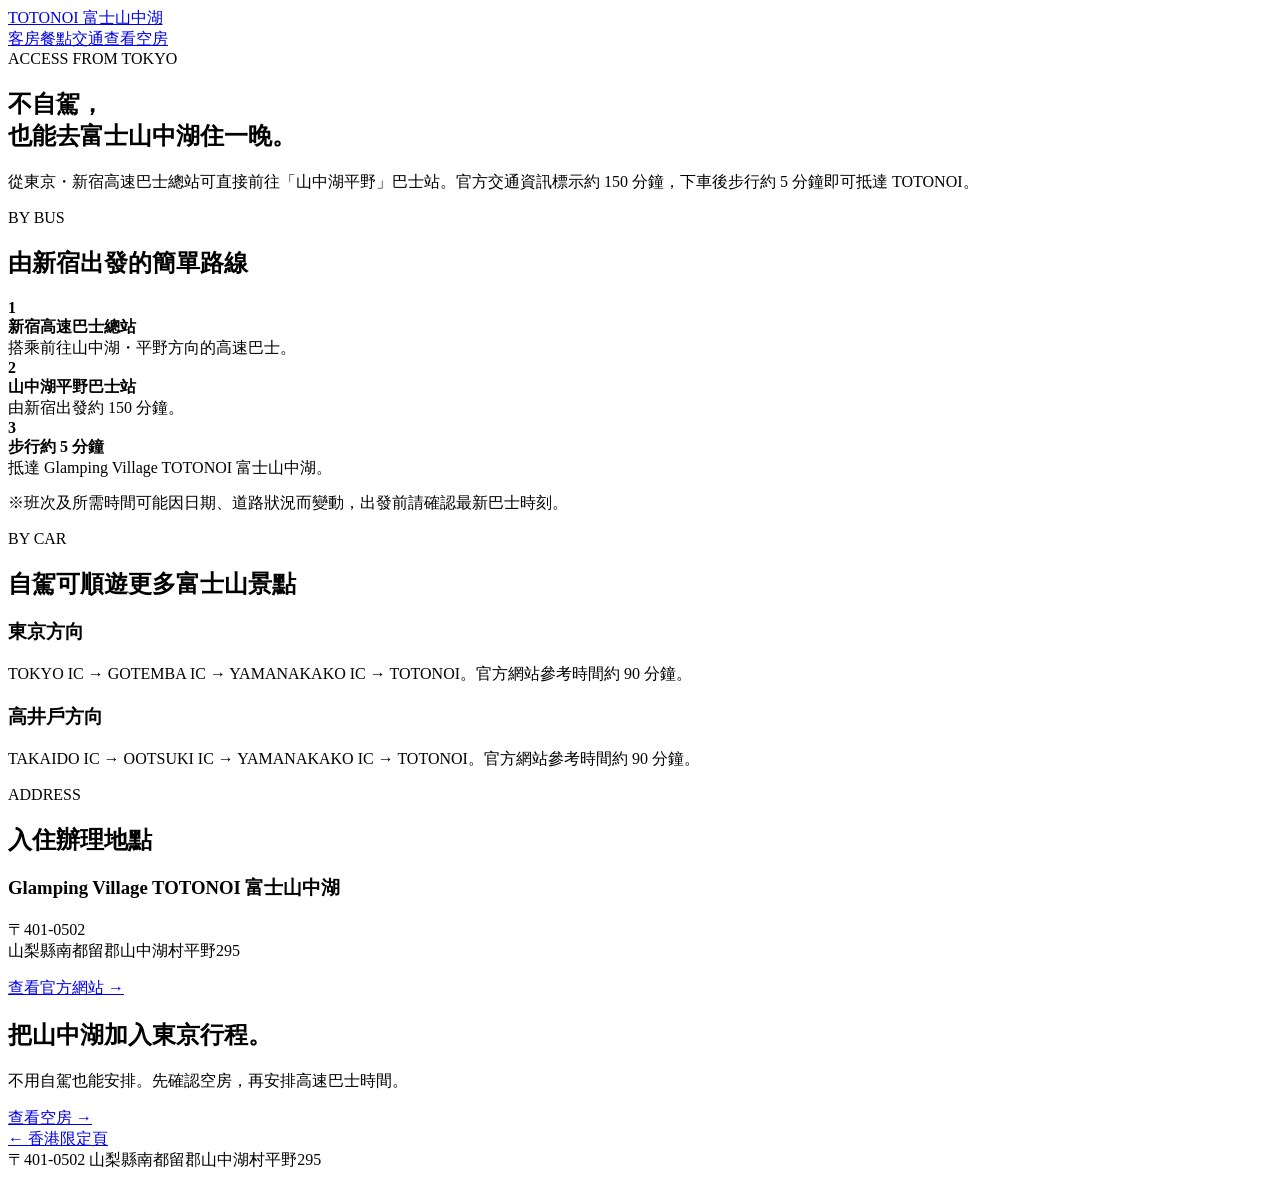
==== access.html @ 6d5addc6 "Add files via upload" ====
<!doctype html><html lang="zh-HK"><head><meta charset="utf-8"><meta name="viewport" content="width=device-width,initial-scale=1"><title>交通｜TOTONOI 富士山中湖</title><meta name="description" content="由新宿高速巴士總站前往山中湖平野約150分鐘，下車後步行約5分鐘即可抵達 TOTONOI。"><link rel="stylesheet" href="assets/detail.css"></head><body>
<header class="top"><div class="container topin"><a class="brand" href="index.html">TOTONOI 富士山中湖</a><nav class="nav"><a href="rooms.html">客房</a><a href="meal.html">餐點</a><a href="access.html">交通</a><a class="book" href="https://reserve.489ban.net/client/g-totonoi/2/plan">查看空房</a></nav></div></header>
<main><section class="hero"><div class="container"><div class="eyebrow">ACCESS FROM TOKYO</div><h1>不自駕，<br>也能去富士山中湖住一晚。</h1><p class="lead">從東京・新宿高速巴士總站可直接前往「山中湖平野」巴士站。官方交通資訊標示約 150 分鐘，下車後步行約 5 分鐘即可抵達 TOTONOI。</p><div class="visual" style="background-image:url('images/fuji-aerial.webp')"></div></div></section>
<section class="section white"><div class="container"><div class="eyebrow">BY BUS</div><h2>由新宿出發的簡單路線</h2><div class="card"><div class="route"><div class="step"><b>1</b><div><strong>新宿高速巴士總站</strong><br>搭乘前往山中湖・平野方向的高速巴士。</div></div><div class="step"><b>2</b><div><strong>山中湖平野巴士站</strong><br>由新宿出發約 150 分鐘。</div></div><div class="step"><b>3</b><div><strong>步行約 5 分鐘</strong><br>抵達 Glamping Village TOTONOI 富士山中湖。</div></div></div></div><p class="note" style="margin-top:14px">※班次及所需時間可能因日期、道路狀況而變動，出發前請確認最新巴士時刻。</p></div></section>
<section class="section"><div class="container"><div class="eyebrow">BY CAR</div><h2>自駕可順遊更多富士山景點</h2><div class="grid"><article class="card"><h3>東京方向</h3><p>TOKYO IC → GOTEMBA IC → YAMANAKAKO IC → TOTONOI。官方網站參考時間約 90 分鐘。</p></article><article class="card"><h3>高井戶方向</h3><p>TAKAIDO IC → OOTSUKI IC → YAMANAKAKO IC → TOTONOI。官方網站參考時間約 90 分鐘。</p></article></div></div></section>
<section class="section white"><div class="container"><div class="eyebrow">ADDRESS</div><h2>入住辦理地點</h2><div class="card"><h3>Glamping Village TOTONOI 富士山中湖</h3><p>〒401-0502<br>山梨縣南都留郡山中湖村平野295</p><div class="actions"><a class="btn outline" href="https://zh-tw.yamanashi-sauna-glamping.com/" target="_blank" rel="noopener">查看官方網站 →</a></div></div></div></section>
<section class="cta"><div class="container"><h2>把山中湖加入東京行程。</h2><p>不用自駕也能安排。先確認空房，再安排高速巴士時間。</p><a class="btn light" href="https://reserve.489ban.net/client/g-totonoi/2/plan">查看空房 →</a></div></section></main>
<footer class="footer"><div class="container footerin"><div><a href="index.html">← 香港限定頁</a></div><div>〒401-0502 山梨縣南都留郡山中湖村平野295</div></div></footer></body></html>
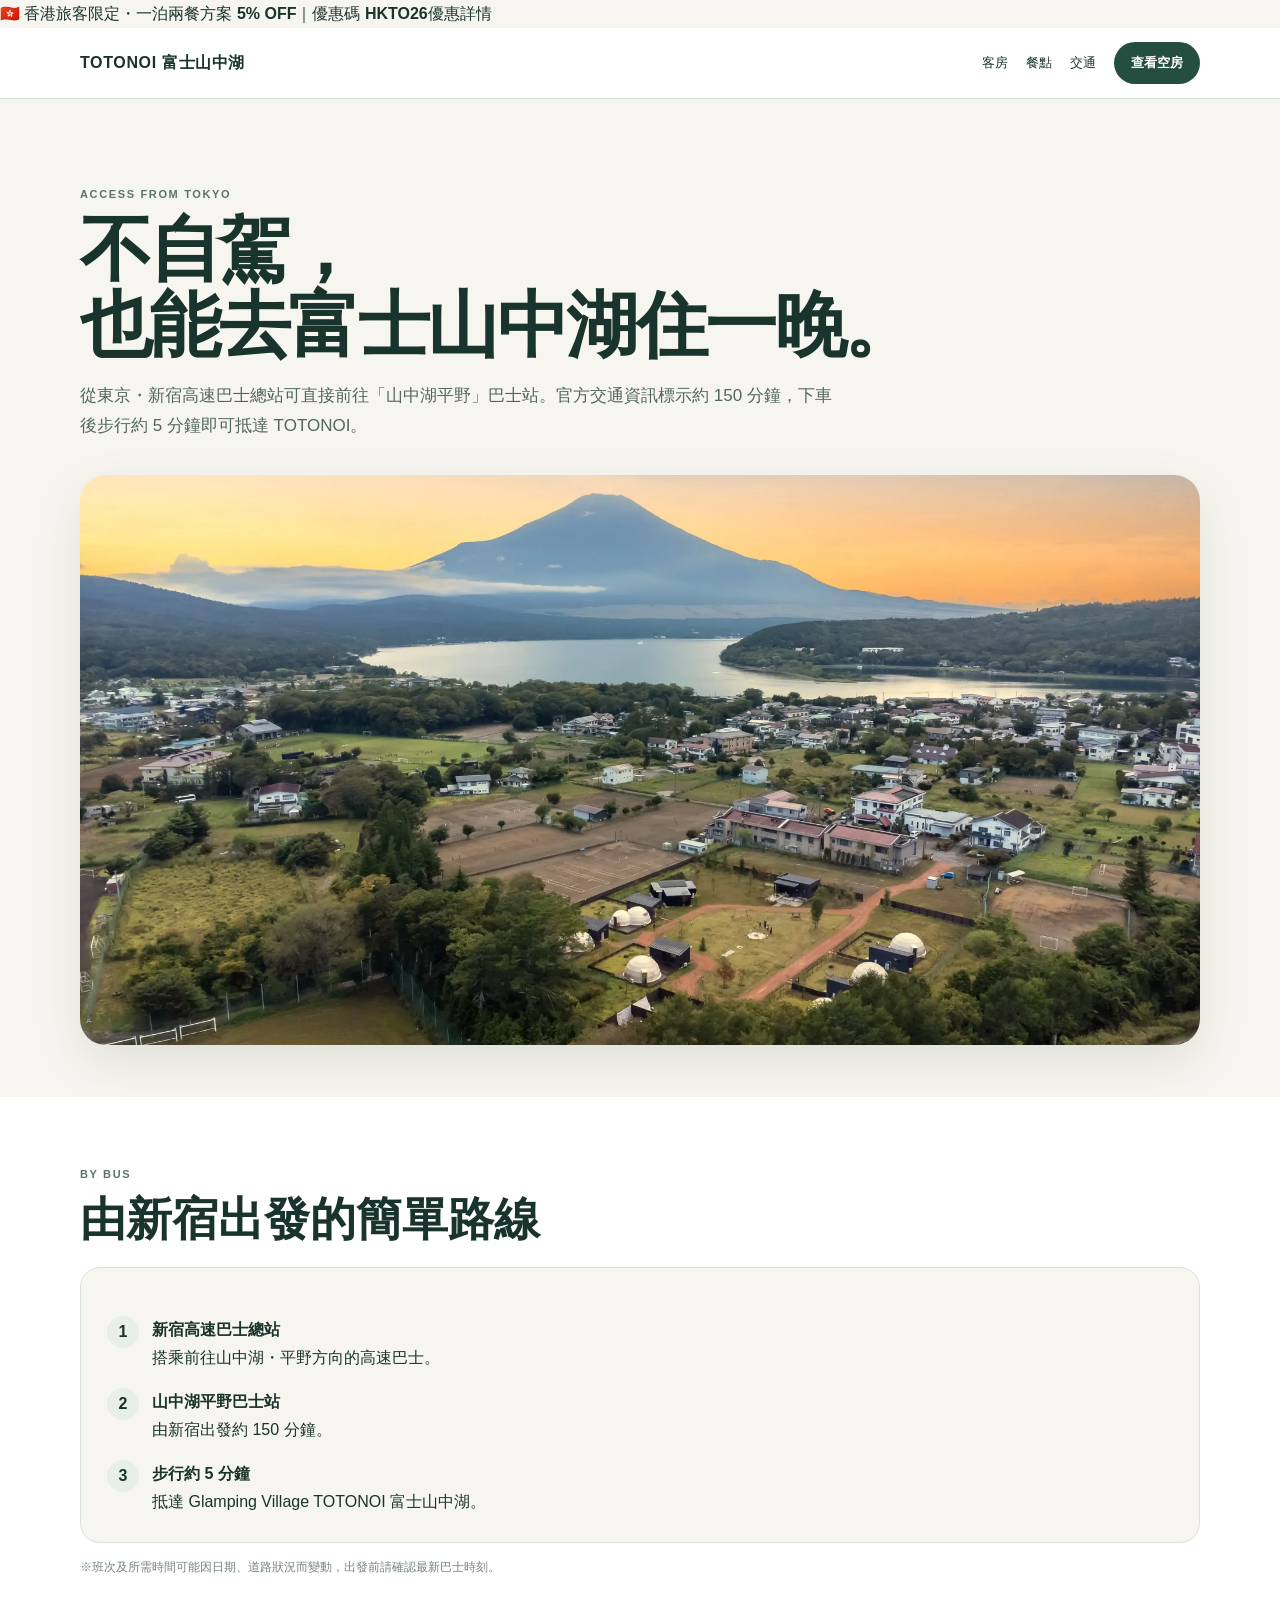
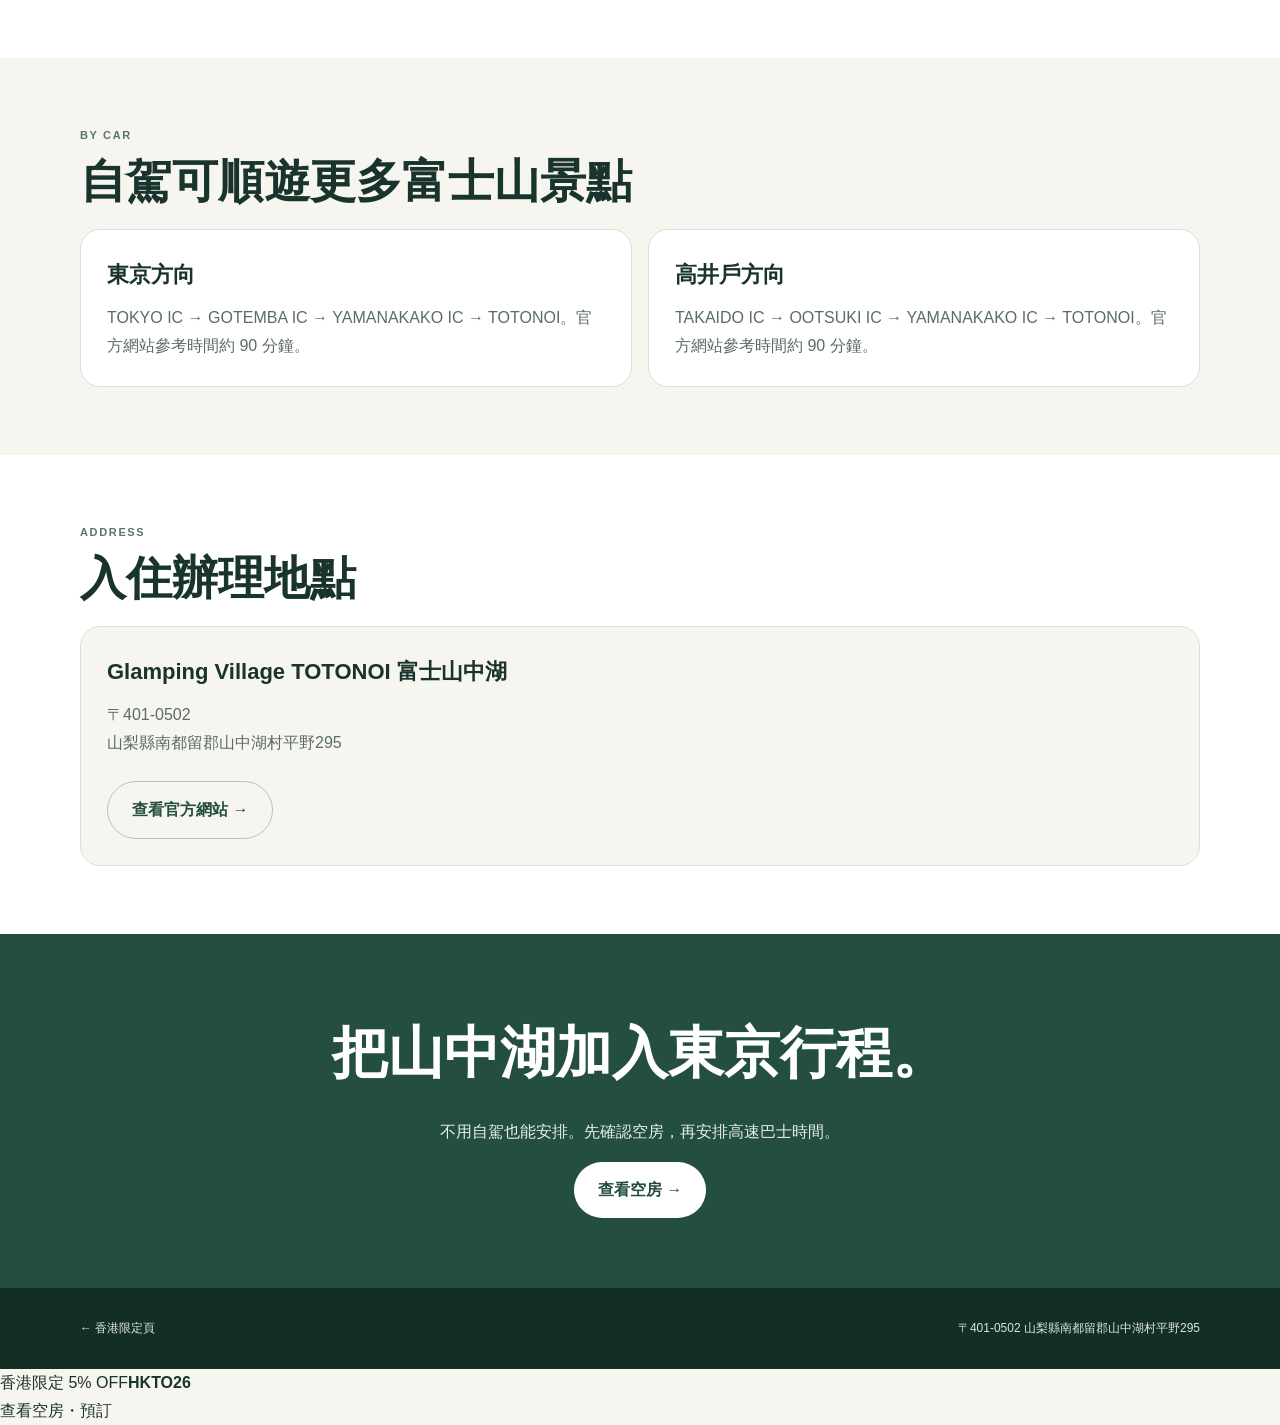
==== commit 3cfbca4d: "Add files via upload" ====
--- a/access.html
+++ b/access.html
@@ -1,8 +1,8 @@
-<!doctype html><html lang="zh-HK"><head><meta charset="utf-8"><meta name="viewport" content="width=device-width,initial-scale=1"><title>交通｜TOTONOI 富士山中湖</title><meta name="description" content="由新宿高速巴士總站前往山中湖平野約150分鐘，下車後步行約5分鐘即可抵達 TOTONOI。"><link rel="stylesheet" href="assets/detail.css"></head><body>
+<!doctype html><html lang="zh-HK"><head><meta charset="utf-8"><meta name="viewport" content="width=device-width,initial-scale=1"><title>交通｜TOTONOI 富士山中湖</title><meta name="description" content="由新宿高速巴士總站前往山中湖平野約150分鐘，下車後步行約5分鐘即可抵達 TOTONOI。"><link rel="stylesheet" href="assets/detail.css"></head><body><div class="promo-bar">🇭🇰 香港旅客限定・一泊兩餐方案 <strong>5% OFF</strong>｜優惠碼 <strong>HKTO26</strong><a href="meal.html#hk-offer">優惠詳情</a></div>
 <header class="top"><div class="container topin"><a class="brand" href="index.html">TOTONOI 富士山中湖</a><nav class="nav"><a href="rooms.html">客房</a><a href="meal.html">餐點</a><a href="access.html">交通</a><a class="book" href="https://reserve.489ban.net/client/g-totonoi/2/plan">查看空房</a></nav></div></header>
 <main><section class="hero"><div class="container"><div class="eyebrow">ACCESS FROM TOKYO</div><h1>不自駕，<br>也能去富士山中湖住一晚。</h1><p class="lead">從東京・新宿高速巴士總站可直接前往「山中湖平野」巴士站。官方交通資訊標示約 150 分鐘，下車後步行約 5 分鐘即可抵達 TOTONOI。</p><div class="visual" style="background-image:url('images/fuji-aerial.webp')"></div></div></section>
 <section class="section white"><div class="container"><div class="eyebrow">BY BUS</div><h2>由新宿出發的簡單路線</h2><div class="card"><div class="route"><div class="step"><b>1</b><div><strong>新宿高速巴士總站</strong><br>搭乘前往山中湖・平野方向的高速巴士。</div></div><div class="step"><b>2</b><div><strong>山中湖平野巴士站</strong><br>由新宿出發約 150 分鐘。</div></div><div class="step"><b>3</b><div><strong>步行約 5 分鐘</strong><br>抵達 Glamping Village TOTONOI 富士山中湖。</div></div></div></div><p class="note" style="margin-top:14px">※班次及所需時間可能因日期、道路狀況而變動，出發前請確認最新巴士時刻。</p></div></section>
 <section class="section"><div class="container"><div class="eyebrow">BY CAR</div><h2>自駕可順遊更多富士山景點</h2><div class="grid"><article class="card"><h3>東京方向</h3><p>TOKYO IC → GOTEMBA IC → YAMANAKAKO IC → TOTONOI。官方網站參考時間約 90 分鐘。</p></article><article class="card"><h3>高井戶方向</h3><p>TAKAIDO IC → OOTSUKI IC → YAMANAKAKO IC → TOTONOI。官方網站參考時間約 90 分鐘。</p></article></div></div></section>
 <section class="section white"><div class="container"><div class="eyebrow">ADDRESS</div><h2>入住辦理地點</h2><div class="card"><h3>Glamping Village TOTONOI 富士山中湖</h3><p>〒401-0502<br>山梨縣南都留郡山中湖村平野295</p><div class="actions"><a class="btn outline" href="https://zh-tw.yamanashi-sauna-glamping.com/" target="_blank" rel="noopener">查看官方網站 →</a></div></div></div></section>
 <section class="cta"><div class="container"><h2>把山中湖加入東京行程。</h2><p>不用自駕也能安排。先確認空房，再安排高速巴士時間。</p><a class="btn light" href="https://reserve.489ban.net/client/g-totonoi/2/plan">查看空房 →</a></div></section></main>
-<footer class="footer"><div class="container footerin"><div><a href="index.html">← 香港限定頁</a></div><div>〒401-0502 山梨縣南都留郡山中湖村平野295</div></div></footer></body></html>
+<footer class="footer"><div class="container footerin"><div><a href="index.html">← 香港限定頁</a></div><div>〒401-0502 山梨縣南都留郡山中湖村平野295</div></div></footer><div class="mobile-offer"><div class="code"><span>香港限定 5% OFF</span><strong>HKTO26</strong></div><a class="reserve" href="https://reserve.489ban.net/client/g-totonoi/2/plan">查看空房・預訂</a></div></body></html>
--- a/assets/detail.css
+++ b/assets/detail.css
@@ -0,0 +1,2 @@
+:root{--ink:#19342c;--green:#244f40;--sage:#e8eee8;--ivory:#f7f5ef;--line:#d9e1da;--shadow:0 18px 50px rgba(19,52,43,.10);--max:1120px}
+*{box-sizing:border-box}html{scroll-behavior:smooth}body{margin:0;color:var(--ink);background:var(--ivory);font-family:"Noto Sans TC","PingFang TC","Microsoft JhengHei",-apple-system,BlinkMacSystemFont,"Segoe UI",sans-serif;line-height:1.75}.container{width:min(calc(100% - 36px),var(--max));margin:auto}a{text-decoration:none;color:inherit}.top{background:#fff;border-bottom:1px solid var(--line);position:sticky;top:0;z-index:20}.topin{min-height:70px;display:flex;align-items:center;justify-content:space-between;gap:18px}.brand{font-weight:900;letter-spacing:.04em}.nav{display:flex;gap:18px;align-items:center;font-size:13px}.book{background:var(--green);color:#fff;padding:10px 17px;border-radius:999px;font-weight:800}.hero{padding:86px 0 52px}.eyebrow{font-size:11px;font-weight:900;letter-spacing:.15em;color:#5b7468}.hero h1{font-size:clamp(38px,6vw,72px);line-height:1.05;margin:8px 0 18px;letter-spacing:-.035em}.lead{max-width:760px;color:#53675e;font-size:17px}.visual{height:min(56vw,570px);min-height:330px;border-radius:26px;background-position:center;background-size:cover;box-shadow:var(--shadow);margin-top:34px}.section{padding:68px 0}.section.white{background:#fff}.section h2{font-size:clamp(29px,4vw,46px);line-height:1.2;margin:8px 0 20px}.grid{display:grid;grid-template-columns:repeat(2,1fr);gap:16px}.card{background:#fff;border:1px solid var(--line);border-radius:20px;padding:26px}.white .card{background:var(--ivory)}.card h3{font-size:22px;margin:0 0 10px}.card p{color:#5a6d64;margin:0}.spec{margin-top:16px;display:grid;gap:7px;font-size:13px}.spec span{display:flex;justify-content:space-between;gap:12px;border-bottom:1px solid #e7ece8;padding-bottom:6px}.photo-grid{display:grid;grid-template-columns:repeat(3,1fr);gap:10px}.photo-grid img{width:100%;height:260px;object-fit:cover;border-radius:18px}.cta{padding:70px 0;text-align:center;background:var(--green);color:#fff}.cta h2{font-size:clamp(32px,5vw,56px);margin:0 0 14px}.cta p{color:#e6eee9}.btn{display:inline-flex;padding:14px 24px;border-radius:999px;font-weight:900}.btn.light{background:#fff;color:var(--green)}.btn.outline{border:1px solid #b7c5bd;color:var(--green)}.actions{display:flex;flex-wrap:wrap;gap:10px;margin-top:24px}.route{display:grid;gap:16px;margin-top:22px}.step{display:flex;gap:13px}.step b{width:32px;height:32px;border-radius:50%;display:grid;place-items:center;background:var(--sage);flex:0 0 32px}.coupon{border:2px dashed #9caf9f;background:#fff;border-radius:20px;padding:24px;text-align:center}.coupon strong{font-size:34px;letter-spacing:.08em}.note{font-size:12px;color:#75837b}.footer{padding:30px 0;background:#132e25;color:#dbe5df;font-size:12px}.footerin{display:flex;justify-content:space-between;gap:20px;flex-wrap:wrap}@media(max-width:760px){.nav a:not(.book){display:none}.grid,.photo-grid{grid-template-columns:1fr}.photo-grid img{height:220px}.hero{padding-top:54px}.section{padding:52px 0}.visual{height:420px}.topin{min-height:62px}.book{padding:9px 14px}}
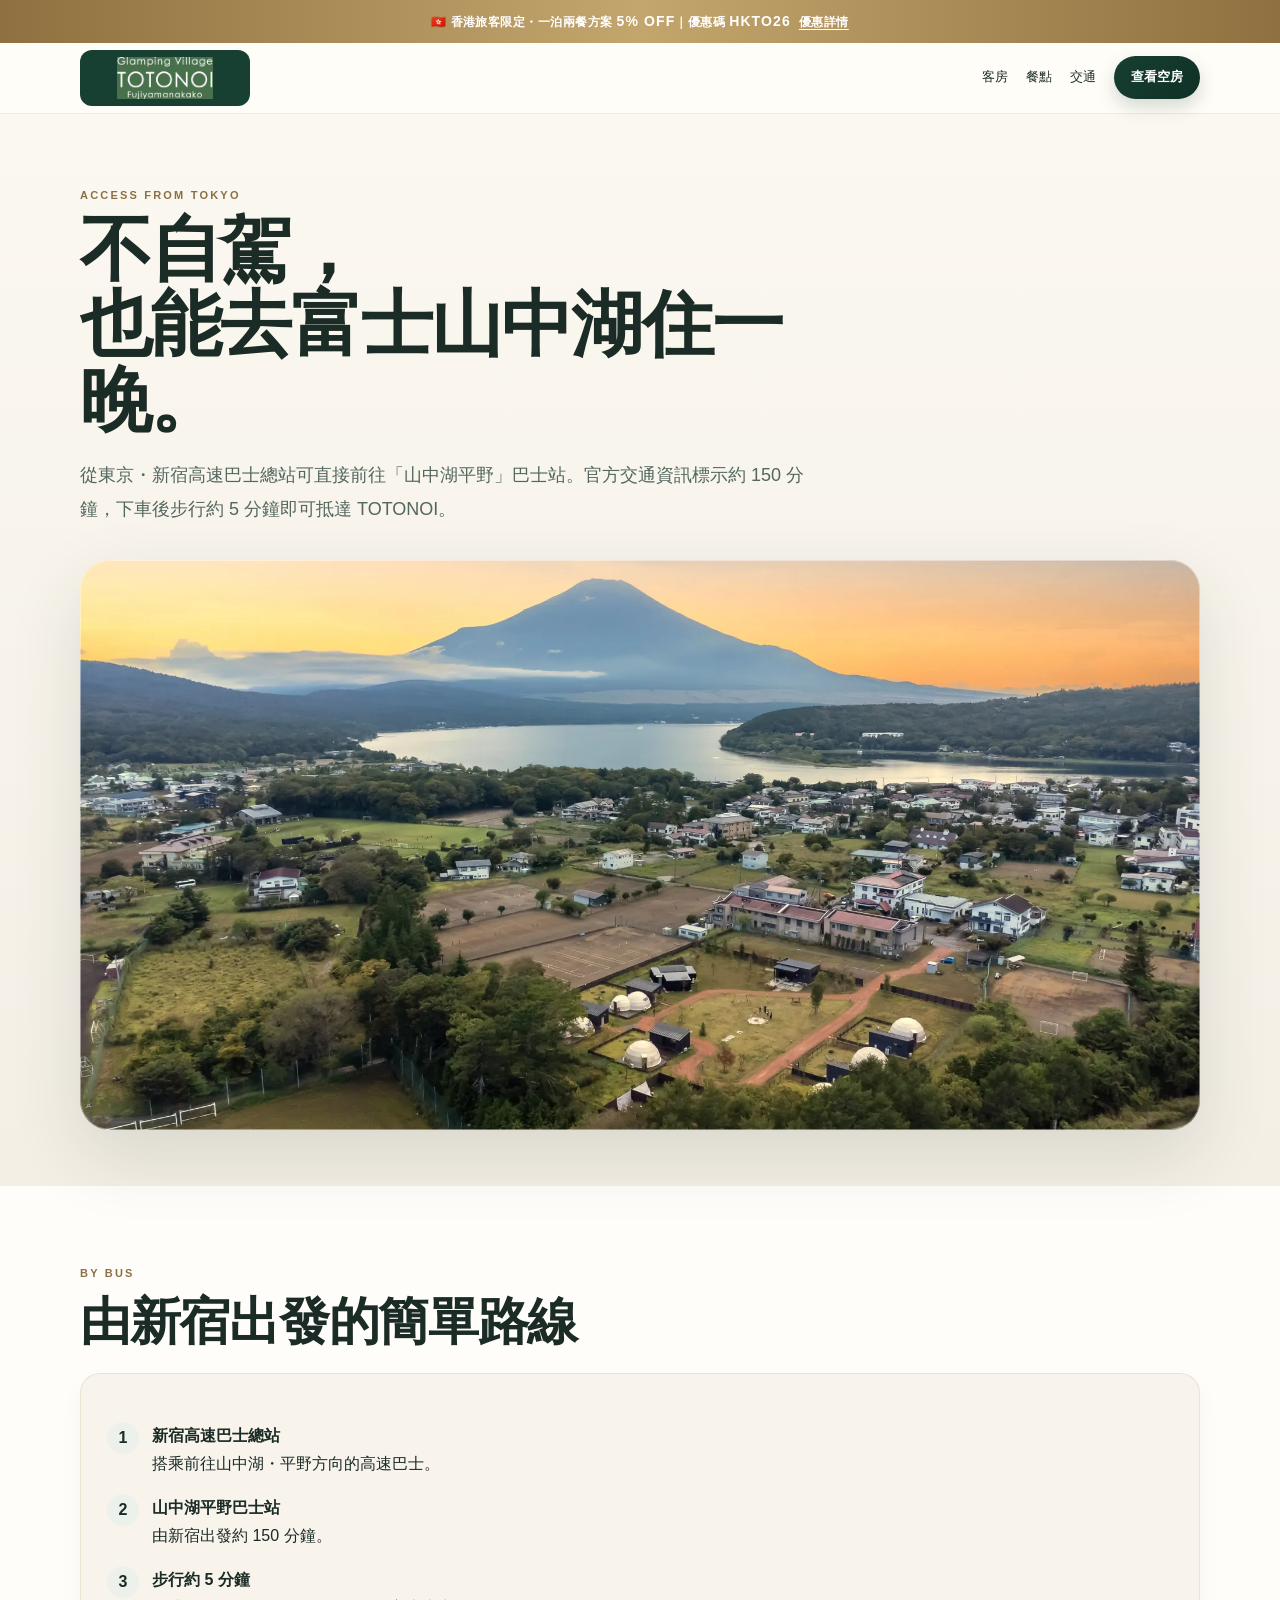
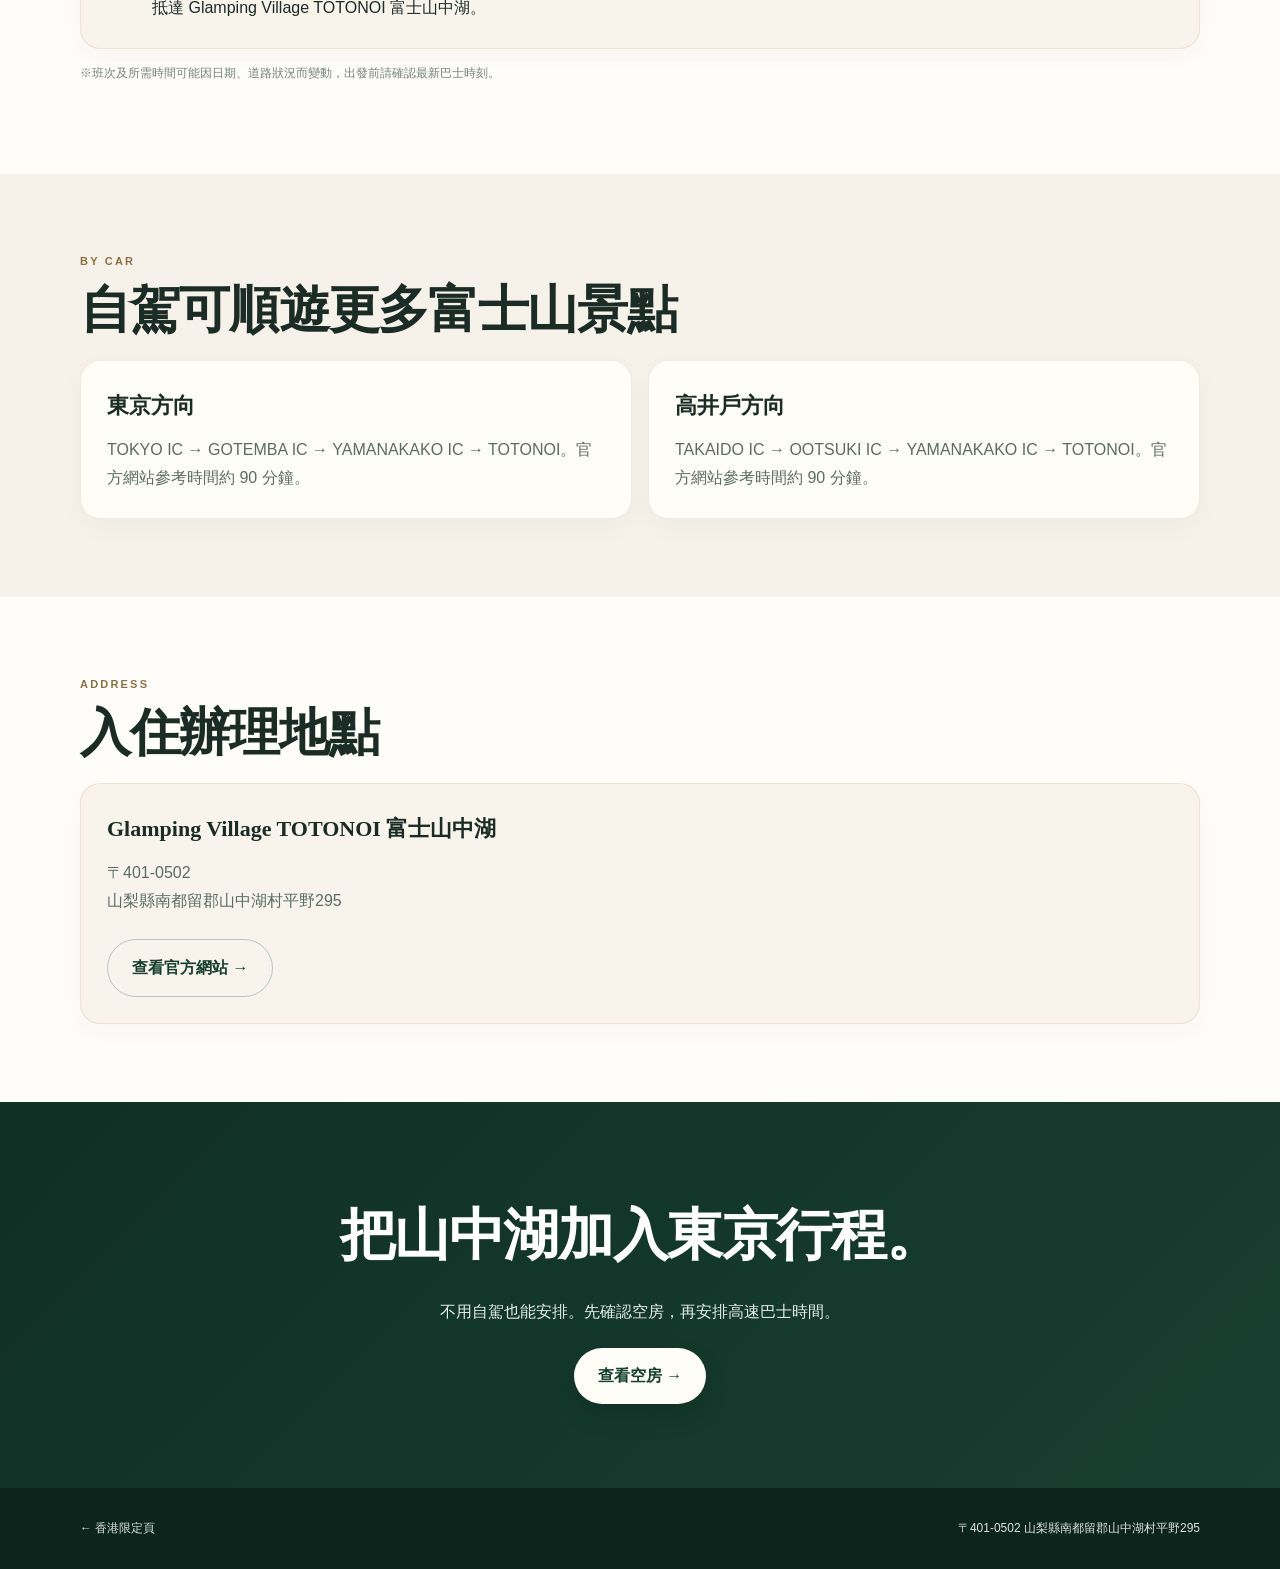
==== commit 10256eb2: "Hong Kong LP v7 update" ====
--- a/access.html
+++ b/access.html
@@ -1,5 +1,5 @@
 <!doctype html><html lang="zh-HK"><head><meta charset="utf-8"><meta name="viewport" content="width=device-width,initial-scale=1"><title>交通｜TOTONOI 富士山中湖</title><meta name="description" content="由新宿高速巴士總站前往山中湖平野約150分鐘，下車後步行約5分鐘即可抵達 TOTONOI。"><link rel="stylesheet" href="assets/detail.css"></head><body><div class="promo-bar">🇭🇰 香港旅客限定・一泊兩餐方案 <strong>5% OFF</strong>｜優惠碼 <strong>HKTO26</strong><a href="meal.html#hk-offer">優惠詳情</a></div>
-<header class="top"><div class="container topin"><a class="brand" href="index.html">TOTONOI 富士山中湖</a><nav class="nav"><a href="rooms.html">客房</a><a href="meal.html">餐點</a><a href="access.html">交通</a><a class="book" href="https://reserve.489ban.net/client/g-totonoi/2/plan">查看空房</a></nav></div></header>
+<header class="top"><div class="container topin"><a class="brand brand-image" href="index.html"><img src="images/logo-white.webp" alt="Glamping Village TOTONOI Fujiyamanakako"></a><nav class="nav"><a href="rooms.html">客房</a><a href="meal.html">餐點</a><a href="access.html">交通</a><a class="book" href="https://reserve.489ban.net/client/g-totonoi/2/plan">查看空房</a></nav></div></header>
 <main><section class="hero"><div class="container"><div class="eyebrow">ACCESS FROM TOKYO</div><h1>不自駕，<br>也能去富士山中湖住一晚。</h1><p class="lead">從東京・新宿高速巴士總站可直接前往「山中湖平野」巴士站。官方交通資訊標示約 150 分鐘，下車後步行約 5 分鐘即可抵達 TOTONOI。</p><div class="visual" style="background-image:url('images/fuji-aerial.webp')"></div></div></section>
 <section class="section white"><div class="container"><div class="eyebrow">BY BUS</div><h2>由新宿出發的簡單路線</h2><div class="card"><div class="route"><div class="step"><b>1</b><div><strong>新宿高速巴士總站</strong><br>搭乘前往山中湖・平野方向的高速巴士。</div></div><div class="step"><b>2</b><div><strong>山中湖平野巴士站</strong><br>由新宿出發約 150 分鐘。</div></div><div class="step"><b>3</b><div><strong>步行約 5 分鐘</strong><br>抵達 Glamping Village TOTONOI 富士山中湖。</div></div></div></div><p class="note" style="margin-top:14px">※班次及所需時間可能因日期、道路狀況而變動，出發前請確認最新巴士時刻。</p></div></section>
 <section class="section"><div class="container"><div class="eyebrow">BY CAR</div><h2>自駕可順遊更多富士山景點</h2><div class="grid"><article class="card"><h3>東京方向</h3><p>TOKYO IC → GOTEMBA IC → YAMANAKAKO IC → TOTONOI。官方網站參考時間約 90 分鐘。</p></article><article class="card"><h3>高井戶方向</h3><p>TAKAIDO IC → OOTSUKI IC → YAMANAKAKO IC → TOTONOI。官方網站參考時間約 90 分鐘。</p></article></div></div></section>
--- a/assets/detail.css
+++ b/assets/detail.css
@@ -1,2 +1,66 @@
 :root{--ink:#19342c;--green:#244f40;--sage:#e8eee8;--ivory:#f7f5ef;--line:#d9e1da;--shadow:0 18px 50px rgba(19,52,43,.10);--max:1120px}
 *{box-sizing:border-box}html{scroll-behavior:smooth}body{margin:0;color:var(--ink);background:var(--ivory);font-family:"Noto Sans TC","PingFang TC","Microsoft JhengHei",-apple-system,BlinkMacSystemFont,"Segoe UI",sans-serif;line-height:1.75}.container{width:min(calc(100% - 36px),var(--max));margin:auto}a{text-decoration:none;color:inherit}.top{background:#fff;border-bottom:1px solid var(--line);position:sticky;top:0;z-index:20}.topin{min-height:70px;display:flex;align-items:center;justify-content:space-between;gap:18px}.brand{font-weight:900;letter-spacing:.04em}.nav{display:flex;gap:18px;align-items:center;font-size:13px}.book{background:var(--green);color:#fff;padding:10px 17px;border-radius:999px;font-weight:800}.hero{padding:86px 0 52px}.eyebrow{font-size:11px;font-weight:900;letter-spacing:.15em;color:#5b7468}.hero h1{font-size:clamp(38px,6vw,72px);line-height:1.05;margin:8px 0 18px;letter-spacing:-.035em}.lead{max-width:760px;color:#53675e;font-size:17px}.visual{height:min(56vw,570px);min-height:330px;border-radius:26px;background-position:center;background-size:cover;box-shadow:var(--shadow);margin-top:34px}.section{padding:68px 0}.section.white{background:#fff}.section h2{font-size:clamp(29px,4vw,46px);line-height:1.2;margin:8px 0 20px}.grid{display:grid;grid-template-columns:repeat(2,1fr);gap:16px}.card{background:#fff;border:1px solid var(--line);border-radius:20px;padding:26px}.white .card{background:var(--ivory)}.card h3{font-size:22px;margin:0 0 10px}.card p{color:#5a6d64;margin:0}.spec{margin-top:16px;display:grid;gap:7px;font-size:13px}.spec span{display:flex;justify-content:space-between;gap:12px;border-bottom:1px solid #e7ece8;padding-bottom:6px}.photo-grid{display:grid;grid-template-columns:repeat(3,1fr);gap:10px}.photo-grid img{width:100%;height:260px;object-fit:cover;border-radius:18px}.cta{padding:70px 0;text-align:center;background:var(--green);color:#fff}.cta h2{font-size:clamp(32px,5vw,56px);margin:0 0 14px}.cta p{color:#e6eee9}.btn{display:inline-flex;padding:14px 24px;border-radius:999px;font-weight:900}.btn.light{background:#fff;color:var(--green)}.btn.outline{border:1px solid #b7c5bd;color:var(--green)}.actions{display:flex;flex-wrap:wrap;gap:10px;margin-top:24px}.route{display:grid;gap:16px;margin-top:22px}.step{display:flex;gap:13px}.step b{width:32px;height:32px;border-radius:50%;display:grid;place-items:center;background:var(--sage);flex:0 0 32px}.coupon{border:2px dashed #9caf9f;background:#fff;border-radius:20px;padding:24px;text-align:center}.coupon strong{font-size:34px;letter-spacing:.08em}.note{font-size:12px;color:#75837b}.footer{padding:30px 0;background:#132e25;color:#dbe5df;font-size:12px}.footerin{display:flex;justify-content:space-between;gap:20px;flex-wrap:wrap}@media(max-width:760px){.nav a:not(.book){display:none}.grid,.photo-grid{grid-template-columns:1fr}.photo-grid img{height:220px}.hero{padding-top:54px}.section{padding:52px 0}.visual{height:420px}.topin{min-height:62px}.book{padding:9px 14px}}
+
+
+/* ===== v6 Luxury / Hong Kong campaign refinement ===== */
+:root{
+  --ink:#1b2b26;
+  --green:#173f32;
+  --green-deep:#0f3026;
+  --sage:#edf1eb;
+  --ivory:#f6f2ea;
+  --paper:#fffdf8;
+  --gold:#b9965a;
+  --gold-light:#e8dcc7;
+  --line:#dedfd8;
+  --shadow:0 24px 70px rgba(18,47,37,.11);
+}
+body{background:#f6f2ea;color:var(--ink)}
+.promo-bar{background:linear-gradient(90deg,#8f7040,#c3a66d,#8f7040);color:#fff;text-align:center;padding:9px 14px;font-size:12px;letter-spacing:.04em;font-weight:800}
+.promo-bar strong{font-size:14px;letter-spacing:.08em}.promo-bar a{text-decoration:underline;text-underline-offset:3px;margin-left:8px}
+.top{background:rgba(255,253,248,.95);backdrop-filter:blur(12px);border-bottom:1px solid rgba(185,150,90,.18)}
+.brand{font-family:"Times New Roman","Noto Serif TC",serif;letter-spacing:.08em;font-size:16px}
+.book{background:linear-gradient(135deg,#173f32,#0f3026);box-shadow:0 8px 18px rgba(15,48,38,.18)}
+.hero{padding:72px 0 56px;background:linear-gradient(180deg,#fbf8f1 0,#f4efe5 100%)}
+.hero .eyebrow,.eyebrow{color:#8c7044;letter-spacing:.2em}
+.hero h1,.section h2,.cta h2{font-family:"Noto Serif TC","Songti TC","PMingLiU",serif;font-weight:600;letter-spacing:-.025em}
+.hero h1{max-width:820px}.lead{font-size:18px;line-height:1.9}
+.visual{border-radius:30px;box-shadow:0 26px 70px rgba(25,49,41,.13);position:relative;overflow:hidden}
+.visual::after{content:"";position:absolute;inset:0;border:1px solid rgba(255,255,255,.4);border-radius:inherit;pointer-events:none}
+.section{padding:78px 0}.section.white{background:#fffdf9}
+.section h2{font-size:clamp(32px,4vw,52px)}
+.card{border:1px solid rgba(185,150,90,.18);background:rgba(255,253,248,.95);box-shadow:0 9px 24px rgba(31,52,44,.035)}
+.white .card{background:#f8f4ec}.card h3{font-family:"Noto Serif TC","Songti TC",serif;font-weight:600}
+.photo-grid{gap:14px}.photo-grid img{border-radius:20px;box-shadow:0 10px 28px rgba(23,49,40,.08)}
+
+.hk-intro{display:grid;grid-template-columns:1.05fr .95fr;gap:28px;align-items:stretch;margin-top:28px}
+.hk-intro-copy{background:#173f32;color:#fff;border-radius:24px;padding:32px;display:flex;flex-direction:column;justify-content:center}
+.hk-intro-copy small{color:#d8c7a5;letter-spacing:.18em;font-weight:800}.hk-intro-copy h3{font-family:"Noto Serif TC","Songti TC",serif;font-size:30px;line-height:1.35;margin:10px 0 14px}.hk-intro-copy p{color:rgba(255,255,255,.78);margin:0}
+.hk-intro-offer{background:#fff;border:1px solid #d8c39c;border-radius:24px;padding:30px;display:grid;place-items:center;text-align:center;position:relative;overflow:hidden}.hk-intro-offer:before{content:"HONG KONG ONLY";position:absolute;top:17px;right:-37px;transform:rotate(36deg);background:#b9965a;color:#fff;padding:5px 44px;font-size:9px;letter-spacing:.15em;font-weight:900}.offer-rate{font-family:Georgia,serif;font-size:74px;line-height:1;color:#173f32;margin:10px 0 2px}.offer-rate span{font-size:.42em}.offer-code{display:inline-flex;gap:10px;align-items:center;background:#f5efe4;border:1px solid #dfcfb3;padding:9px 15px;border-radius:999px;font-weight:900;letter-spacing:.08em}.offer-code b{color:#8c6938}
+
+.coupon-premium{background:linear-gradient(135deg,#102f25,#1d4a39);border:1px solid rgba(185,150,90,.5);border-radius:28px;color:#fff;padding:42px;display:grid;grid-template-columns:1fr 300px;gap:34px;align-items:center;box-shadow:0 28px 70px rgba(16,47,37,.18);position:relative;overflow:hidden}.coupon-premium:after{content:"5%";position:absolute;right:-15px;bottom:-50px;font:700 170px/1 Georgia,serif;color:rgba(255,255,255,.035)}.coupon-premium .eyebrow{color:#d7c39d}.coupon-premium h2{font-family:"Noto Serif TC","Songti TC",serif;font-size:40px;margin:6px 0 10px}.coupon-premium p{color:rgba(255,255,255,.78);margin:0}.coupon-ticket{background:#fffdf8;color:#19342c;border-radius:20px;padding:24px;text-align:center;border:1px solid #d6bd8f;position:relative;z-index:1}.coupon-ticket small{font-weight:800;letter-spacing:.14em;color:#907345}.coupon-ticket .five{font:700 58px/1 Georgia,serif;margin:7px 0;color:#173f32}.coupon-ticket strong{display:block;font-size:27px;letter-spacing:.12em;border-top:1px dashed #cfbb95;padding-top:13px;margin-top:12px}.coupon-ticket .btn{margin-top:16px;background:#173f32;color:#fff;width:100%;justify-content:center}
+
+.cta{background:linear-gradient(135deg,#102f25,#183f31);padding:84px 0}.cta p{max-width:650px;margin:0 auto 22px}.btn.light{background:#fffdf8;color:#173f32;box-shadow:0 12px 26px rgba(0,0,0,.12)}
+.footer{background:#0b241c}
+.mobile-offer{display:none}
+@media(max-width:760px){
+  .promo-bar{font-size:10px;padding:8px 8px}.promo-bar strong{font-size:12px}.promo-bar a{display:inline-block;margin-left:4px}
+  .hero{padding-top:48px}.hero h1{font-size:42px}.lead{font-size:15px}.section{padding:58px 0}
+  .hk-intro{grid-template-columns:1fr;gap:12px}.hk-intro-copy,.hk-intro-offer{padding:24px;border-radius:18px}.hk-intro-copy h3{font-size:25px}.offer-rate{font-size:62px}
+  .coupon-premium{grid-template-columns:1fr;padding:25px 20px;border-radius:20px;gap:20px}.coupon-premium h2{font-size:31px}.coupon-ticket{padding:20px}.coupon-ticket .five{font-size:52px}
+  body{padding-bottom:68px}.mobile-offer{position:fixed;left:0;right:0;bottom:0;z-index:60;display:grid;grid-template-columns:1fr 1.35fr;gap:7px;background:rgba(255,253,248,.96);backdrop-filter:blur(14px);padding:8px 10px calc(8px + env(safe-area-inset-bottom));border-top:1px solid #ded5c5}.mobile-offer .code{display:flex;flex-direction:column;justify-content:center;align-items:center;border:1px solid #d7c39d;border-radius:999px;font-size:9px;color:#8a6b3e;line-height:1.15}.mobile-offer .code strong{font-size:14px;color:#173f32;letter-spacing:.05em}.mobile-offer .reserve{display:flex;align-items:center;justify-content:center;background:#173f32;color:#fff;border-radius:999px;font-size:13px;font-weight:900;min-height:49px}
+}
+
+
+/* ===== v7 logo / room galleries / premium details ===== */
+.brand-image{display:flex;align-items:center;background:#173f32;border-radius:12px;padding:7px 12px}
+.brand-image img{display:block;width:146px;max-height:42px;object-fit:contain}
+.roomtype-list{display:grid;gap:28px;margin-top:34px}
+.roomtype{display:grid;grid-template-columns:1.08fr .92fr;gap:28px;align-items:center;background:#f8f4ec;border:1px solid rgba(185,150,90,.20);border-radius:26px;padding:18px;box-shadow:0 16px 42px rgba(25,49,41,.06)}
+.roomtype.reverse .roomtype-gallery{order:2}.roomtype.reverse .roomtype-copy{order:1}
+.roomtype-gallery{display:grid;grid-template-columns:1.35fr .65fr;grid-template-rows:170px 170px;gap:8px}
+.roomtype-gallery img{width:100%;height:100%;object-fit:cover;border-radius:15px}.roomtype-gallery img:first-child{grid-row:1/3}
+.roomtype-copy{padding:12px 18px}.roomtype-copy h3{font-family:"Noto Serif TC","Songti TC",serif;font-size:34px;line-height:1.15;margin:7px 0 15px;font-weight:600}.roomtype-copy p{color:#566a61;margin:0 0 13px}.room-chips{display:flex;flex-wrap:wrap;gap:7px;margin-top:18px}.room-chips span{font-size:11px;border:1px solid #d9c9ac;color:#775e36;background:#fffaf0;padding:6px 10px;border-radius:999px;font-weight:800}
+.gold-btn{background:linear-gradient(135deg,#9b773f,#c6a66b)!important;color:#fff!important;box-shadow:0 10px 22px rgba(142,105,53,.22)}
+.meal-gallery-section{background:#f7f2e9}.meal-gallery img{height:310px}
+@media(max-width:760px){.brand-image{padding:6px 9px}.brand-image img{width:112px;max-height:34px}.roomtype{grid-template-columns:1fr;gap:14px;padding:12px;border-radius:19px}.roomtype.reverse .roomtype-gallery,.roomtype.reverse .roomtype-copy{order:initial}.roomtype-gallery{grid-template-columns:1fr 1fr;grid-template-rows:190px 130px}.roomtype-gallery img:first-child{grid-column:1/3;grid-row:1}.roomtype-copy{padding:8px 6px 10px}.roomtype-copy h3{font-size:28px}.meal-gallery img{height:220px}}
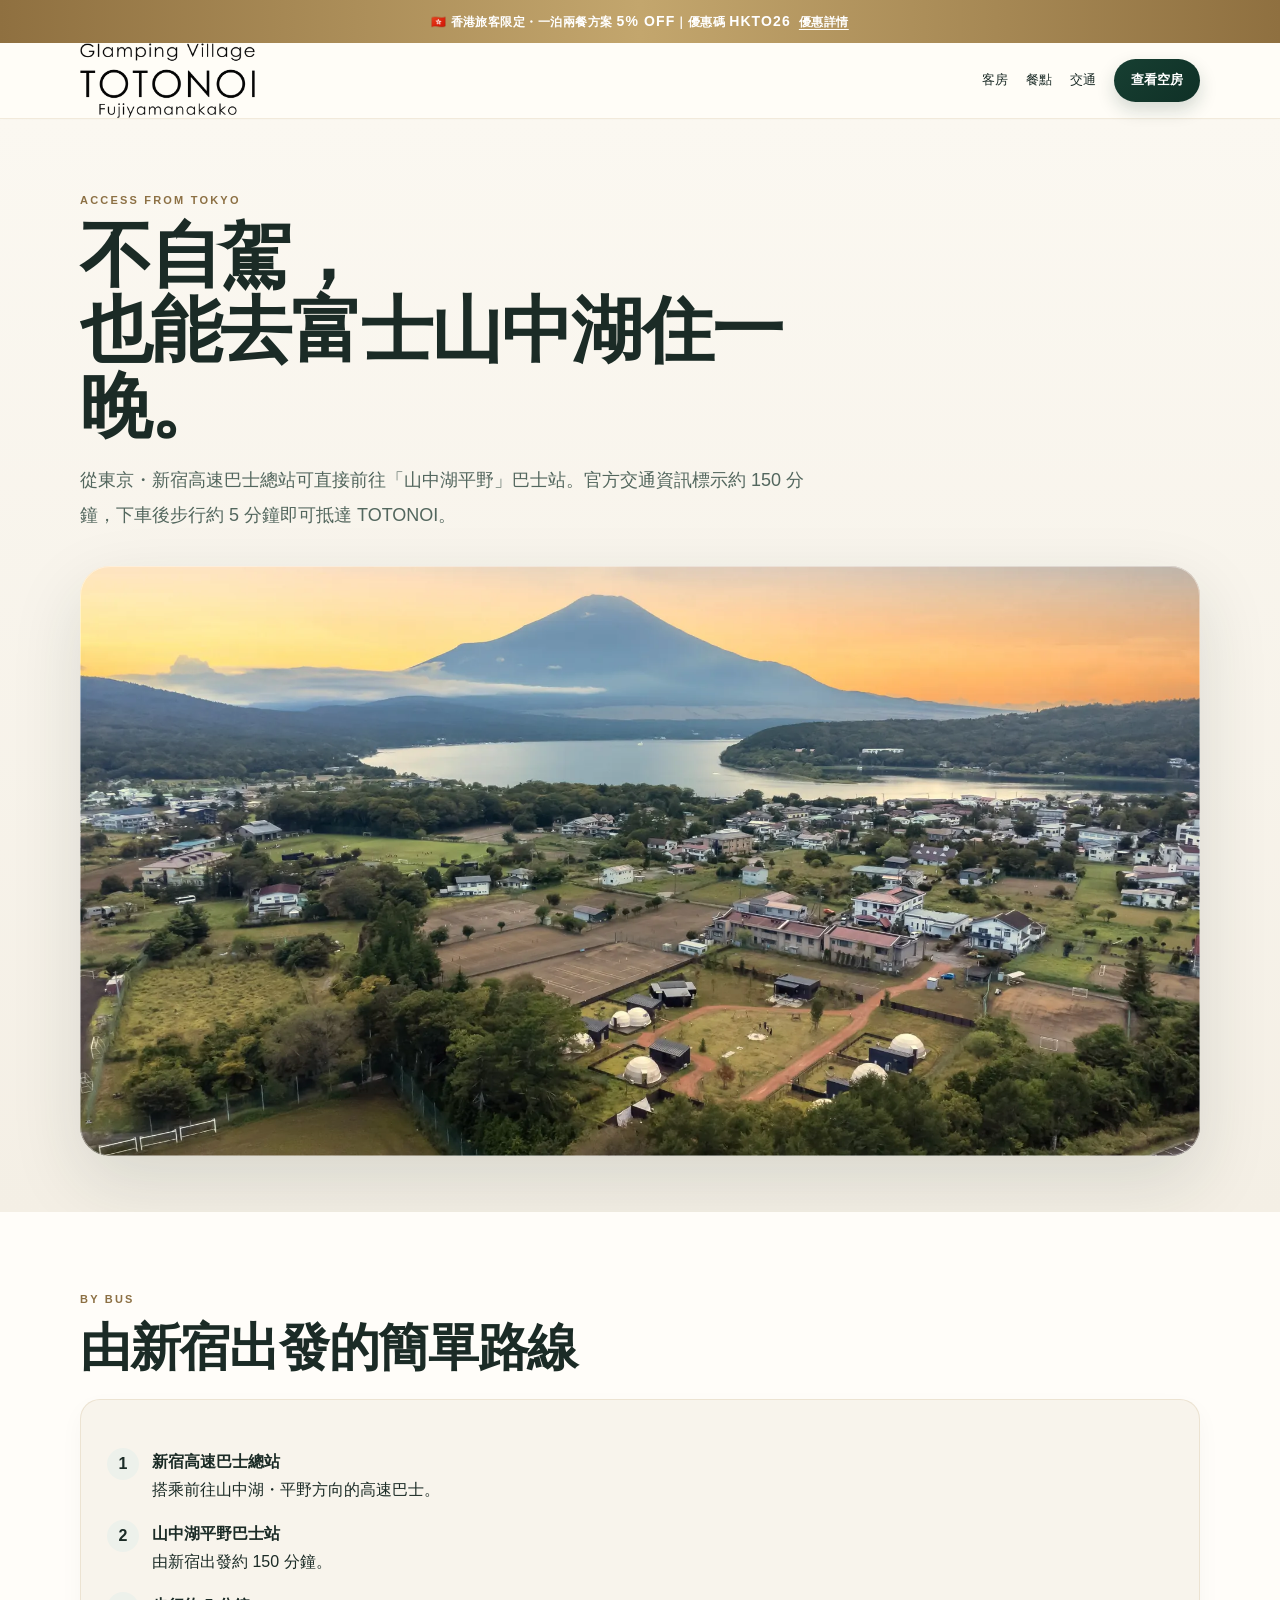
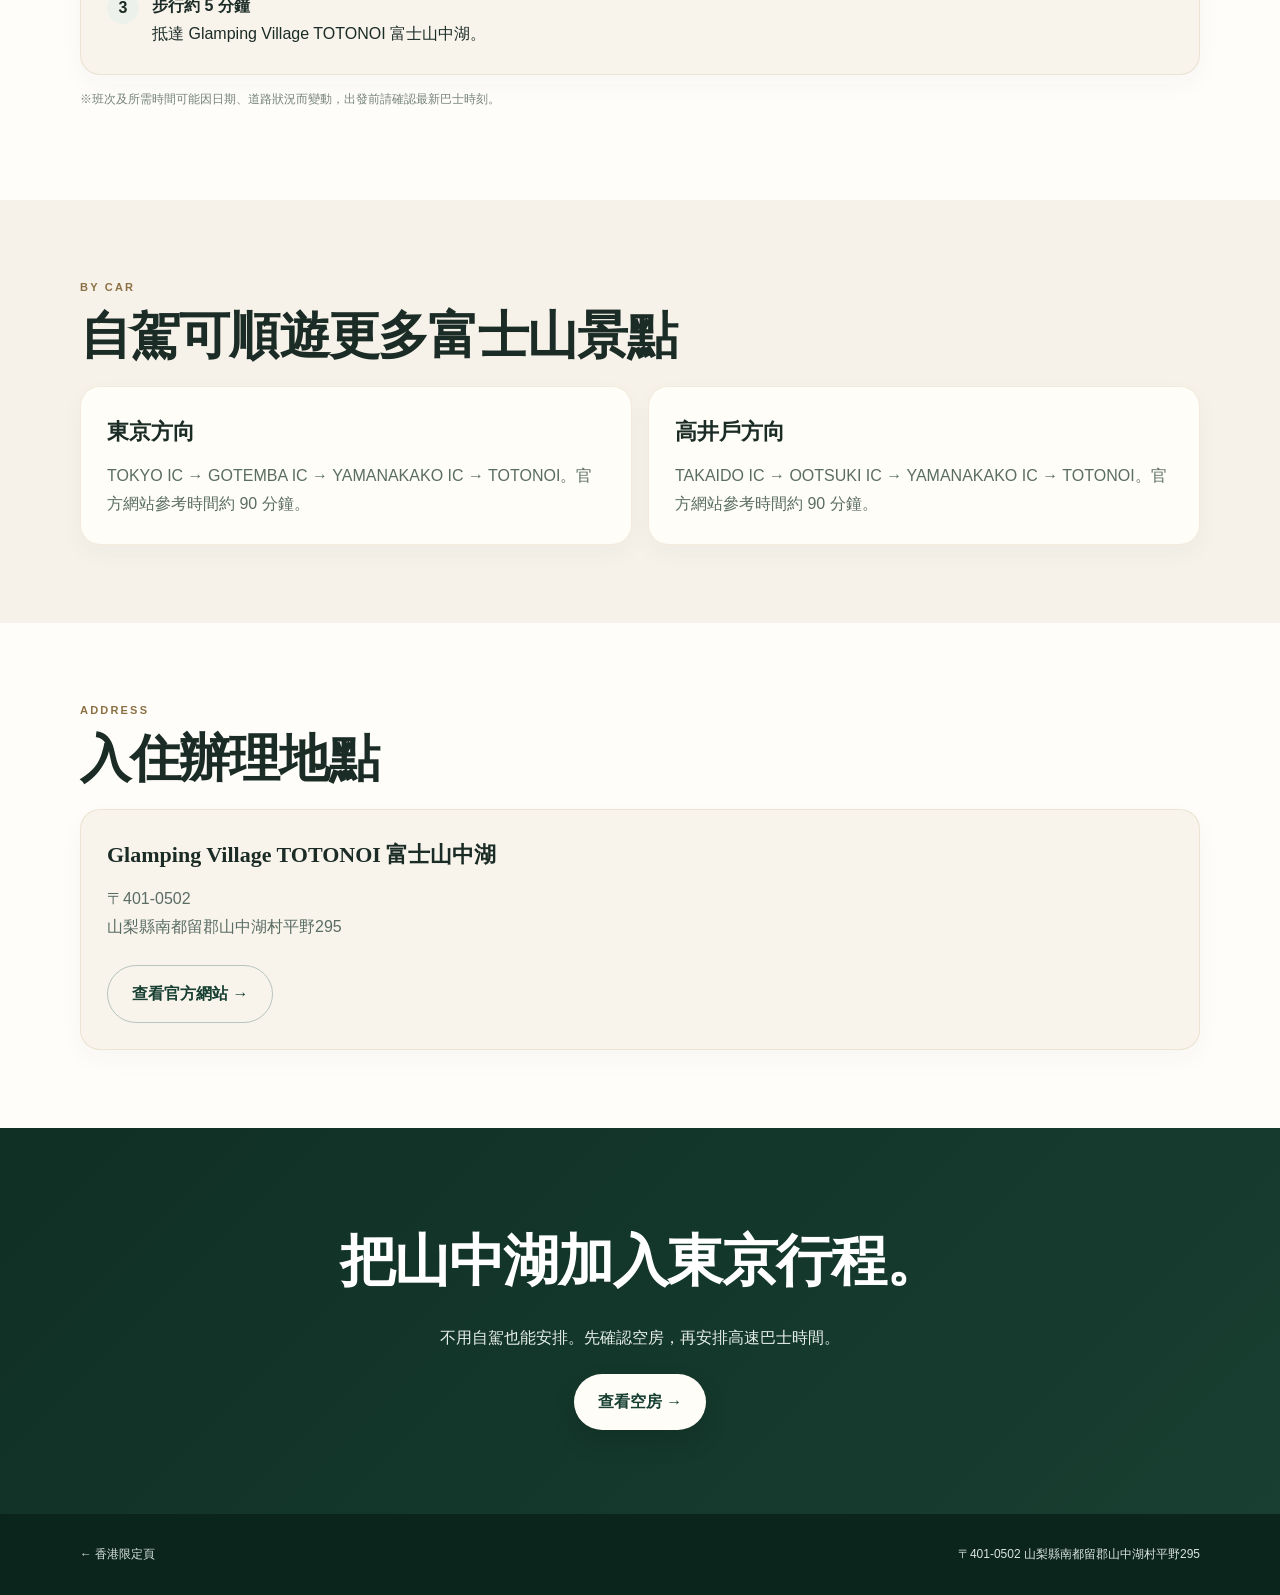
==== commit ecb00666: "8" ====
--- a/access.html
+++ b/access.html
@@ -1,5 +1,5 @@
 <!doctype html><html lang="zh-HK"><head><meta charset="utf-8"><meta name="viewport" content="width=device-width,initial-scale=1"><title>交通｜TOTONOI 富士山中湖</title><meta name="description" content="由新宿高速巴士總站前往山中湖平野約150分鐘，下車後步行約5分鐘即可抵達 TOTONOI。"><link rel="stylesheet" href="assets/detail.css"></head><body><div class="promo-bar">🇭🇰 香港旅客限定・一泊兩餐方案 <strong>5% OFF</strong>｜優惠碼 <strong>HKTO26</strong><a href="meal.html#hk-offer">優惠詳情</a></div>
-<header class="top"><div class="container topin"><a class="brand brand-image" href="index.html"><img src="images/logo-white.webp" alt="Glamping Village TOTONOI Fujiyamanakako"></a><nav class="nav"><a href="rooms.html">客房</a><a href="meal.html">餐點</a><a href="access.html">交通</a><a class="book" href="https://reserve.489ban.net/client/g-totonoi/2/plan">查看空房</a></nav></div></header>
+<header class="top"><div class="container topin"><a class="brand brand-image brand-light" href="index.html"><img src="images/logo-black-v8.webp" alt="Glamping Village TOTONOI Fujiyamanakako"></a><nav class="nav"><a href="rooms.html">客房</a><a href="meal.html">餐點</a><a href="access.html">交通</a><a class="book" href="https://reserve.489ban.net/client/g-totonoi/2/plan">查看空房</a></nav></div></header>
 <main><section class="hero"><div class="container"><div class="eyebrow">ACCESS FROM TOKYO</div><h1>不自駕，<br>也能去富士山中湖住一晚。</h1><p class="lead">從東京・新宿高速巴士總站可直接前往「山中湖平野」巴士站。官方交通資訊標示約 150 分鐘，下車後步行約 5 分鐘即可抵達 TOTONOI。</p><div class="visual" style="background-image:url('images/fuji-aerial.webp')"></div></div></section>
 <section class="section white"><div class="container"><div class="eyebrow">BY BUS</div><h2>由新宿出發的簡單路線</h2><div class="card"><div class="route"><div class="step"><b>1</b><div><strong>新宿高速巴士總站</strong><br>搭乘前往山中湖・平野方向的高速巴士。</div></div><div class="step"><b>2</b><div><strong>山中湖平野巴士站</strong><br>由新宿出發約 150 分鐘。</div></div><div class="step"><b>3</b><div><strong>步行約 5 分鐘</strong><br>抵達 Glamping Village TOTONOI 富士山中湖。</div></div></div></div><p class="note" style="margin-top:14px">※班次及所需時間可能因日期、道路狀況而變動，出發前請確認最新巴士時刻。</p></div></section>
 <section class="section"><div class="container"><div class="eyebrow">BY CAR</div><h2>自駕可順遊更多富士山景點</h2><div class="grid"><article class="card"><h3>東京方向</h3><p>TOKYO IC → GOTEMBA IC → YAMANAKAKO IC → TOTONOI。官方網站參考時間約 90 分鐘。</p></article><article class="card"><h3>高井戶方向</h3><p>TAKAIDO IC → OOTSUKI IC → YAMANAKAKO IC → TOTONOI。官方網站參考時間約 90 分鐘。</p></article></div></div></section>
--- a/assets/detail.css
+++ b/assets/detail.css
@@ -64,3 +64,127 @@
 .gold-btn{background:linear-gradient(135deg,#9b773f,#c6a66b)!important;color:#fff!important;box-shadow:0 10px 22px rgba(142,105,53,.22)}
 .meal-gallery-section{background:#f7f2e9}.meal-gallery img{height:310px}
 @media(max-width:760px){.brand-image{padding:6px 9px}.brand-image img{width:112px;max-height:34px}.roomtype{grid-template-columns:1fr;gap:14px;padding:12px;border-radius:19px}.roomtype.reverse .roomtype-gallery,.roomtype.reverse .roomtype-copy{order:initial}.roomtype-gallery{grid-template-columns:1fr 1fr;grid-template-rows:190px 130px}.roomtype-gallery img:first-child{grid-column:1/3;grid-row:1}.roomtype-copy{padding:8px 6px 10px}.roomtype-copy h3{font-size:28px}.meal-gallery img{height:220px}}
+
+/* ===== v8 layout repair / transparent logo / room & meal galleries ===== */
+img{max-width:100%;height:auto;display:block}
+.topin{min-width:0}
+.brand-image{
+  display:flex!important;
+  align-items:center;
+  flex:0 0 auto;
+  width:clamp(130px,15vw,175px);
+  height:auto;
+  padding:0!important;
+  border-radius:0!important;
+  background:transparent!important;
+}
+.brand-image img{
+  width:100%!important;
+  height:auto!important;
+  max-height:none!important;
+  object-fit:contain!important;
+}
+.brand-light{background:transparent!important}
+.nav{min-width:0;flex-wrap:wrap;justify-content:flex-end}
+
+/* hero sizing: no stretched/cropped oversized blocks */
+.hero{overflow:hidden}
+.visual{
+  width:100%;
+  height:auto!important;
+  min-height:0!important;
+  aspect-ratio:16 / 9;
+  max-height:590px;
+  background-size:cover;
+  background-position:center;
+}
+
+/* room cards */
+.roomtype-list{gap:34px}
+.roomtype{
+  grid-template-columns:minmax(0,1.08fr) minmax(330px,.92fr)!important;
+  gap:30px!important;
+  overflow:hidden;
+}
+.roomtype-gallery{
+  width:100%;
+  min-width:0;
+  display:grid!important;
+  grid-template-columns:minmax(0,1.45fr) minmax(0,.75fr)!important;
+  grid-template-rows:1fr 1fr!important;
+  gap:8px!important;
+  aspect-ratio:1.45 / 1;
+  max-height:440px;
+}
+.roomtype-gallery img{
+  width:100%!important;
+  height:100%!important;
+  min-width:0;
+  min-height:0;
+  object-fit:cover!important;
+  border-radius:15px;
+}
+.roomtype-gallery img:first-child{grid-row:1 / 3!important}
+.roomtype-copy{min-width:0;padding:14px 18px!important}
+.roomtype-copy p{overflow-wrap:anywhere}
+.room-chips span{white-space:normal}
+
+/* supporting room photos keep one consistent ratio */
+.photo-grid{align-items:stretch}
+.photo-grid img{
+  height:auto!important;
+  aspect-ratio:4 / 3;
+  object-fit:cover;
+}
+
+/* meal images: editorial premium composition */
+.meal-photo-showcase{
+  margin-top:30px;
+  display:grid;
+  grid-template-columns:1.35fr .65fr .65fr;
+  grid-template-rows:220px 220px;
+  gap:10px;
+}
+.meal-photo-showcase figure{margin:0;position:relative;overflow:hidden;border-radius:20px;background:#eee7da}
+.meal-photo-showcase .meal-photo-main{grid-row:1/3}
+.meal-photo-showcase figure:nth-child(4){grid-column:2/4}
+.meal-photo-showcase img{width:100%;height:100%;object-fit:cover;transition:transform .35s ease}
+.meal-photo-showcase figure:hover img{transform:scale(1.015)}
+.meal-photo-showcase figcaption{
+  position:absolute;left:10px;bottom:10px;
+  padding:5px 9px;border-radius:999px;
+  background:rgba(15,48,38,.78);color:#fff;
+  font-size:10px;font-weight:800;backdrop-filter:blur(8px)
+}
+
+@media(max-width:900px){
+  .roomtype{grid-template-columns:1fr!important}
+  .roomtype.reverse .roomtype-gallery,.roomtype.reverse .roomtype-copy{order:initial!important}
+  .roomtype-gallery{max-height:none;aspect-ratio:1.5 / 1}
+}
+
+@media(max-width:760px){
+  .topin{min-height:64px!important;gap:10px}
+  .brand-image{width:116px!important;max-width:32vw}
+  .nav{gap:8px!important}
+  .book{padding:9px 12px!important;font-size:12px}
+  .visual{aspect-ratio:4 / 3;max-height:none!important;border-radius:20px!important}
+  .roomtype{padding:10px!important;border-radius:20px!important;gap:12px!important}
+  .roomtype-gallery{
+    grid-template-columns:1fr 1fr!important;
+    grid-template-rows:auto auto!important;
+    aspect-ratio:auto!important;
+    gap:6px!important;
+  }
+  .roomtype-gallery img{aspect-ratio:4/3;height:auto!important;border-radius:12px!important}
+  .roomtype-gallery img:first-child{grid-column:1/3!important;grid-row:1!important;aspect-ratio:16/10}
+  .roomtype-copy{padding:8px 6px 12px!important}
+  .roomtype-copy h3{font-size:27px!important}
+  .photo-grid{grid-template-columns:1fr!important}
+  .photo-grid img{aspect-ratio:16/10!important;height:auto!important}
+  .meal-photo-showcase{grid-template-columns:1fr 1fr;grid-template-rows:auto;gap:7px}
+  .meal-photo-showcase figure,.meal-photo-showcase .meal-photo-main,.meal-photo-showcase figure:nth-child(4){grid-column:auto;grid-row:auto}
+  .meal-photo-showcase .meal-photo-main{grid-column:1/3}
+  .meal-photo-showcase img{height:auto;aspect-ratio:4/3}
+  .meal-photo-showcase .meal-photo-main img{aspect-ratio:16/10}
+}
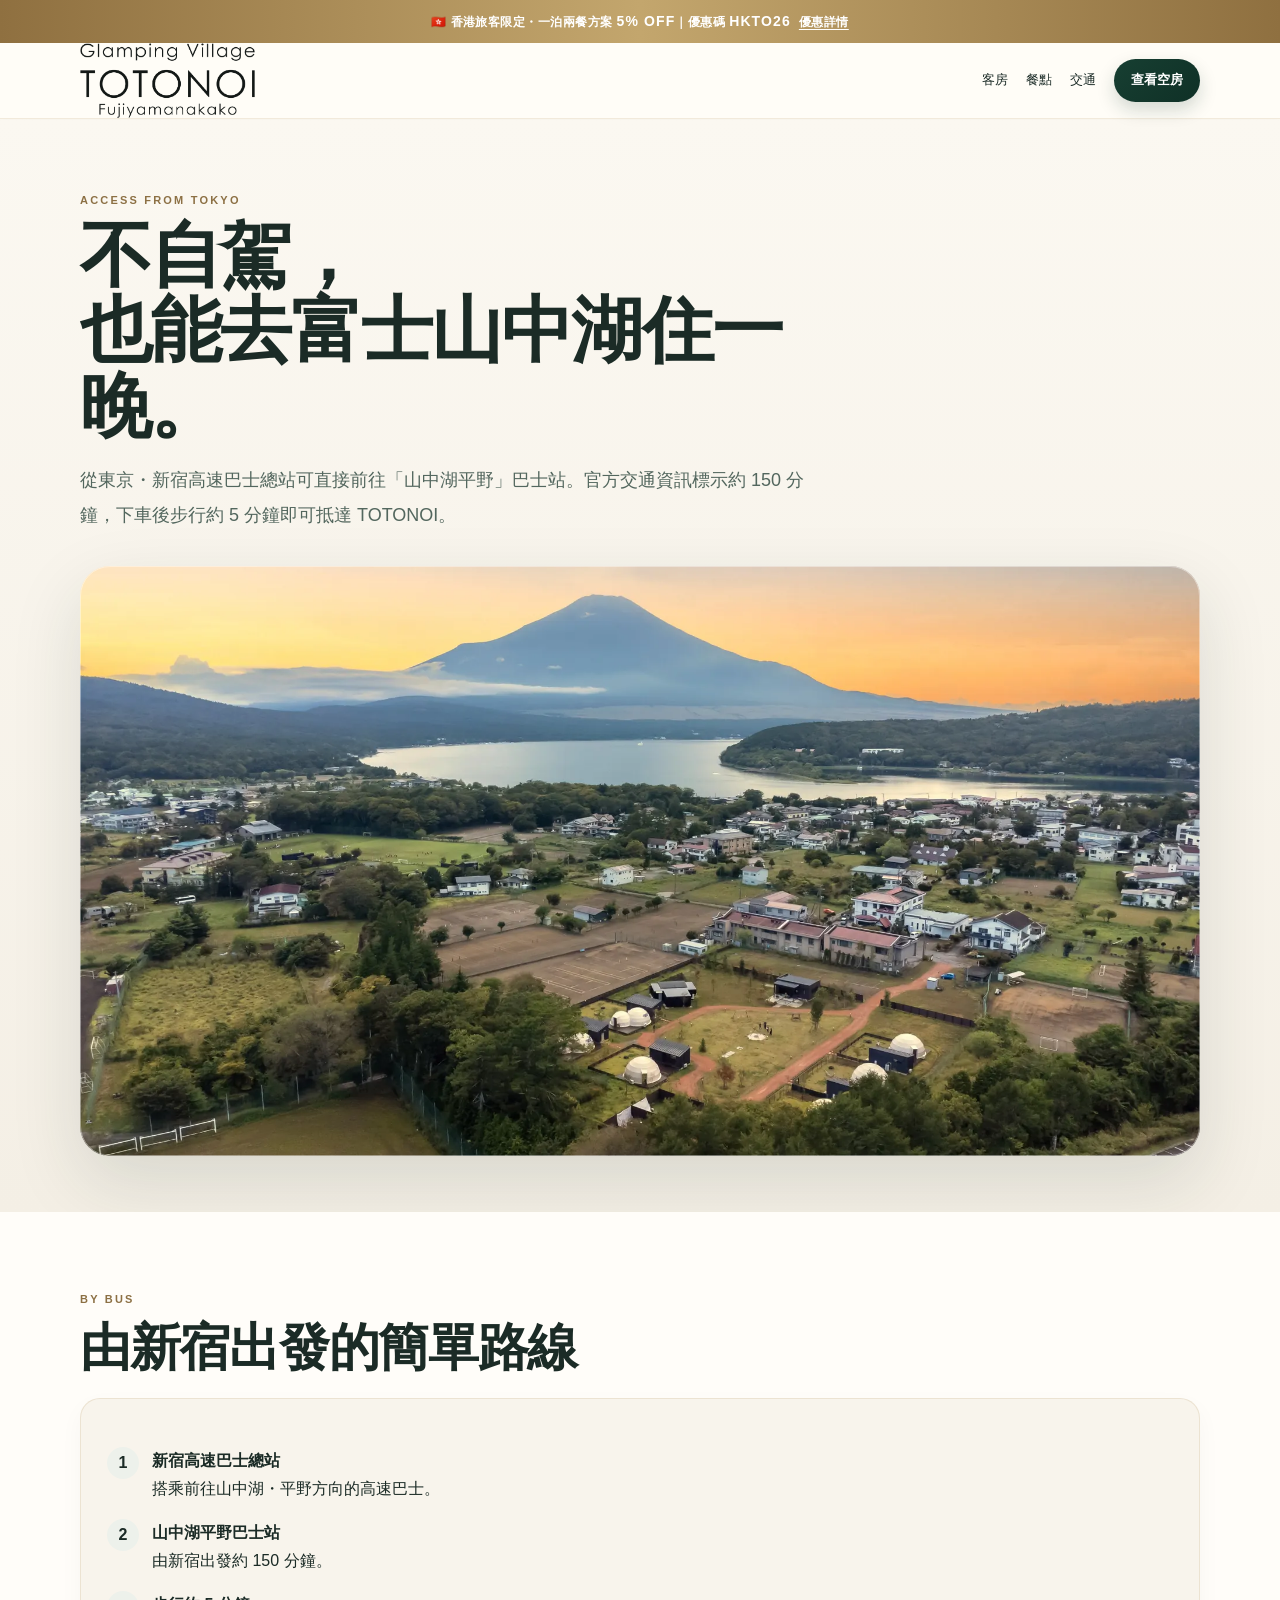
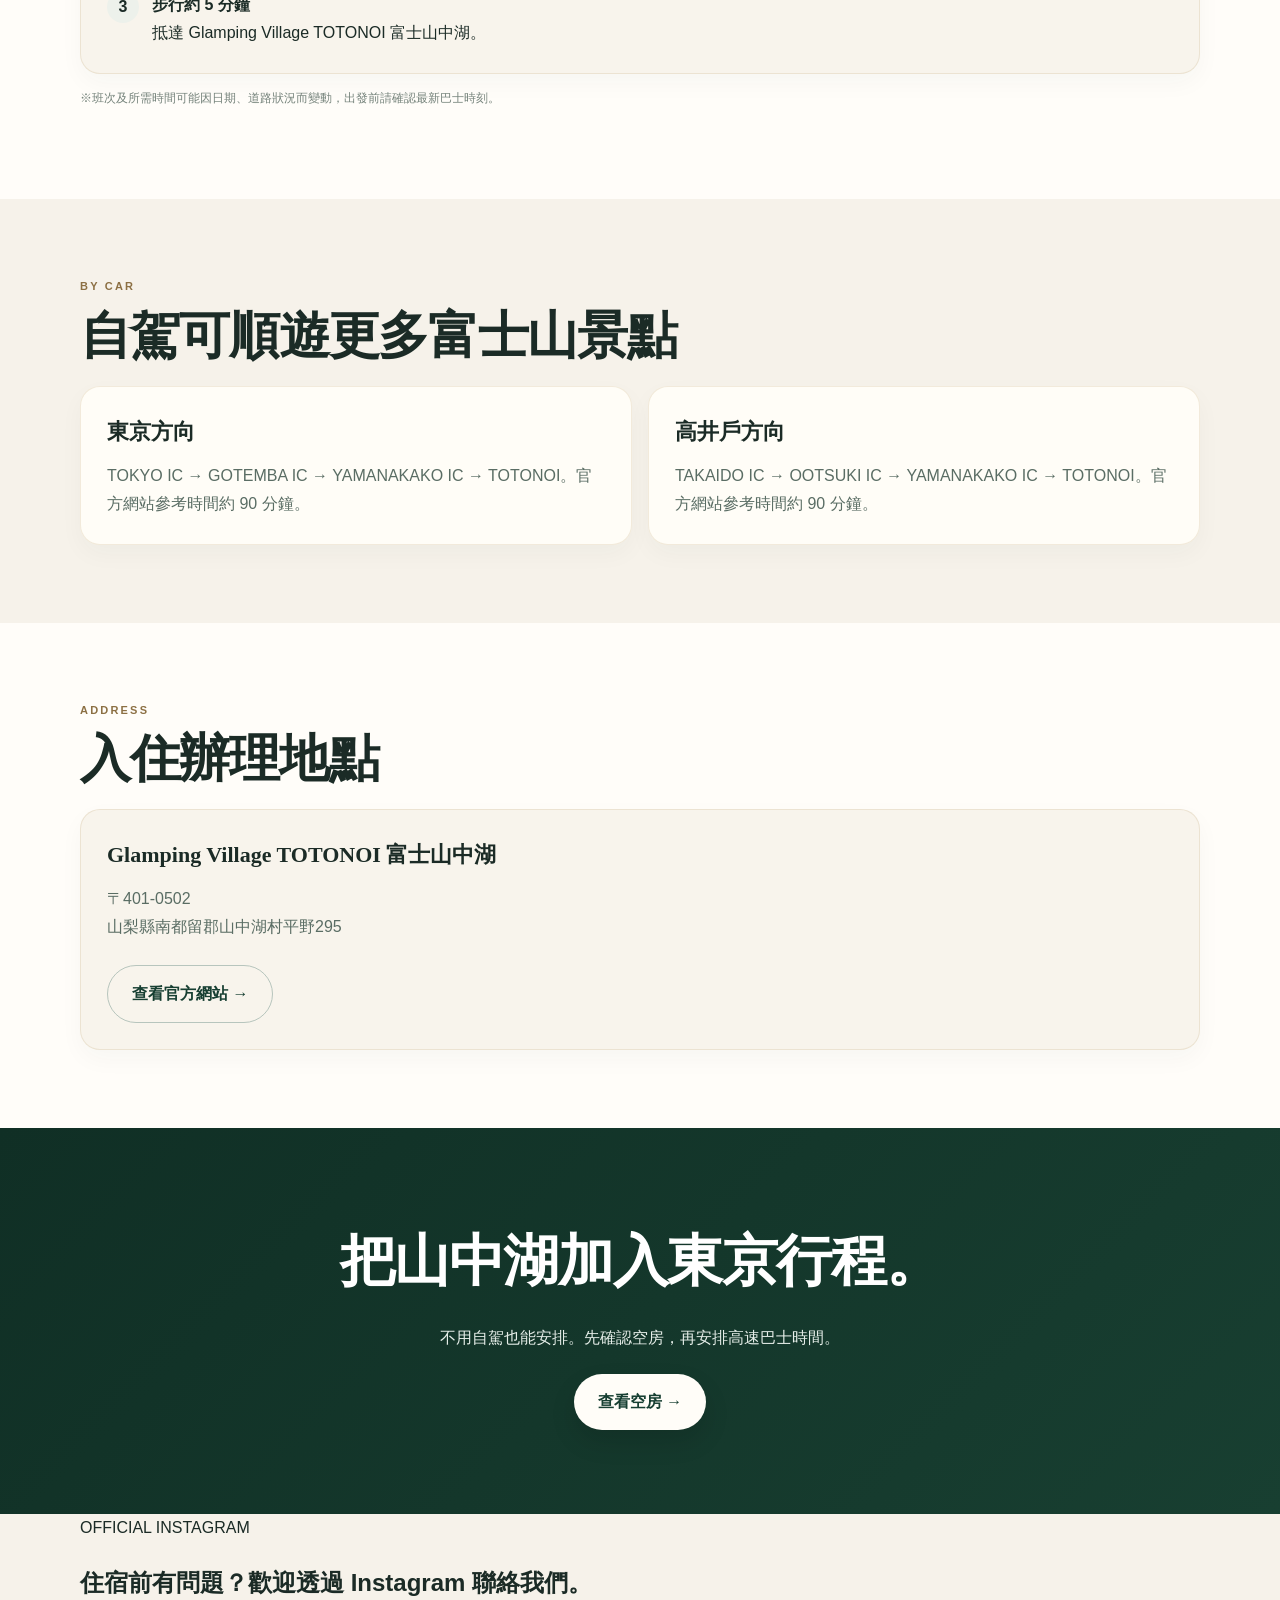
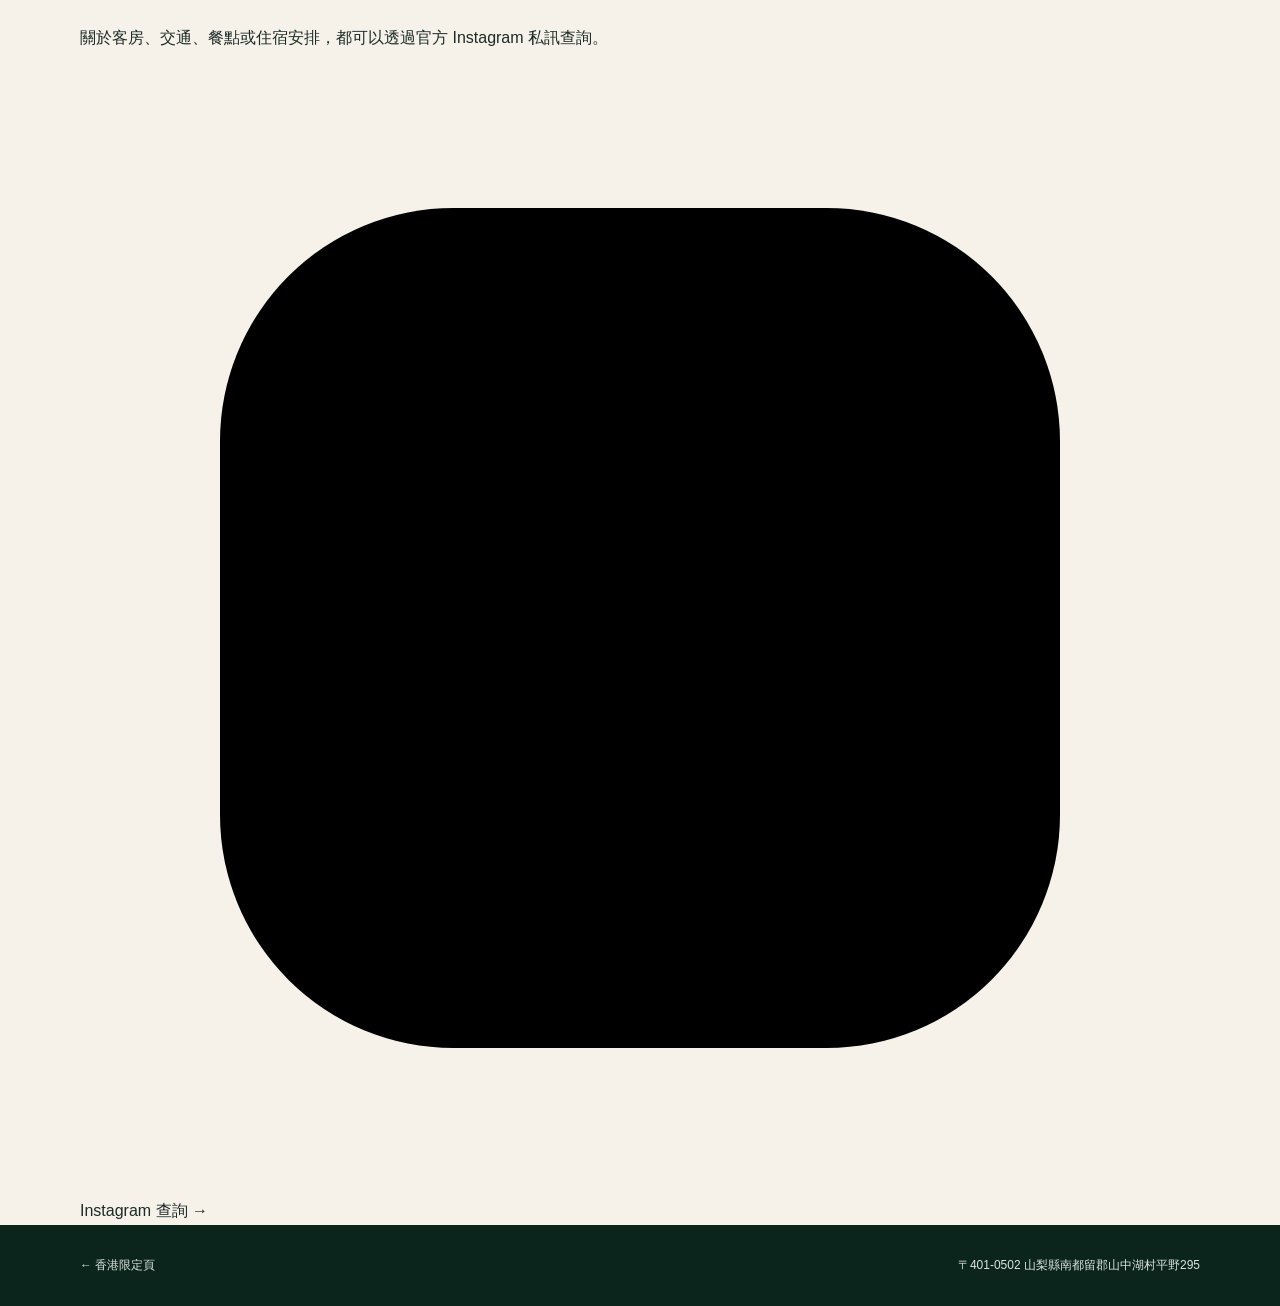
==== commit efd2e9e8: "9" ====
--- a/access.html
+++ b/access.html
@@ -1,8 +1,8 @@
 <!doctype html><html lang="zh-HK"><head><meta charset="utf-8"><meta name="viewport" content="width=device-width,initial-scale=1"><title>交通｜TOTONOI 富士山中湖</title><meta name="description" content="由新宿高速巴士總站前往山中湖平野約150分鐘，下車後步行約5分鐘即可抵達 TOTONOI。"><link rel="stylesheet" href="assets/detail.css"></head><body><div class="promo-bar">🇭🇰 香港旅客限定・一泊兩餐方案 <strong>5% OFF</strong>｜優惠碼 <strong>HKTO26</strong><a href="meal.html#hk-offer">優惠詳情</a></div>
-<header class="top"><div class="container topin"><a class="brand brand-image brand-light" href="index.html"><img src="images/logo-black-v8.webp" alt="Glamping Village TOTONOI Fujiyamanakako"></a><nav class="nav"><a href="rooms.html">客房</a><a href="meal.html">餐點</a><a href="access.html">交通</a><a class="book" href="https://reserve.489ban.net/client/g-totonoi/2/plan">查看空房</a></nav></div></header>
+<header class="top"><div class="container topin"><a class="brand brand-image brand-light" href="index.html"><img src="images/logo-black-v9.webp" alt="Glamping Village TOTONOI Fujiyamanakako"></a><nav class="nav"><a href="rooms.html">客房</a><a href="meal.html">餐點</a><a href="access.html">交通</a><a class="book" href="https://reserve.489ban.net/client/g-totonoi/2/plan">查看空房</a></nav></div></header>
 <main><section class="hero"><div class="container"><div class="eyebrow">ACCESS FROM TOKYO</div><h1>不自駕，<br>也能去富士山中湖住一晚。</h1><p class="lead">從東京・新宿高速巴士總站可直接前往「山中湖平野」巴士站。官方交通資訊標示約 150 分鐘，下車後步行約 5 分鐘即可抵達 TOTONOI。</p><div class="visual" style="background-image:url('images/fuji-aerial.webp')"></div></div></section>
 <section class="section white"><div class="container"><div class="eyebrow">BY BUS</div><h2>由新宿出發的簡單路線</h2><div class="card"><div class="route"><div class="step"><b>1</b><div><strong>新宿高速巴士總站</strong><br>搭乘前往山中湖・平野方向的高速巴士。</div></div><div class="step"><b>2</b><div><strong>山中湖平野巴士站</strong><br>由新宿出發約 150 分鐘。</div></div><div class="step"><b>3</b><div><strong>步行約 5 分鐘</strong><br>抵達 Glamping Village TOTONOI 富士山中湖。</div></div></div></div><p class="note" style="margin-top:14px">※班次及所需時間可能因日期、道路狀況而變動，出發前請確認最新巴士時刻。</p></div></section>
 <section class="section"><div class="container"><div class="eyebrow">BY CAR</div><h2>自駕可順遊更多富士山景點</h2><div class="grid"><article class="card"><h3>東京方向</h3><p>TOKYO IC → GOTEMBA IC → YAMANAKAKO IC → TOTONOI。官方網站參考時間約 90 分鐘。</p></article><article class="card"><h3>高井戶方向</h3><p>TAKAIDO IC → OOTSUKI IC → YAMANAKAKO IC → TOTONOI。官方網站參考時間約 90 分鐘。</p></article></div></div></section>
 <section class="section white"><div class="container"><div class="eyebrow">ADDRESS</div><h2>入住辦理地點</h2><div class="card"><h3>Glamping Village TOTONOI 富士山中湖</h3><p>〒401-0502<br>山梨縣南都留郡山中湖村平野295</p><div class="actions"><a class="btn outline" href="https://zh-tw.yamanashi-sauna-glamping.com/" target="_blank" rel="noopener">查看官方網站 →</a></div></div></div></section>
 <section class="cta"><div class="container"><h2>把山中湖加入東京行程。</h2><p>不用自駕也能安排。先確認空房，再安排高速巴士時間。</p><a class="btn light" href="https://reserve.489ban.net/client/g-totonoi/2/plan">查看空房 →</a></div></section></main>
-<footer class="footer"><div class="container footerin"><div><a href="index.html">← 香港限定頁</a></div><div>〒401-0502 山梨縣南都留郡山中湖村平野295</div></div></footer><div class="mobile-offer"><div class="code"><span>香港限定 5% OFF</span><strong>HKTO26</strong></div><a class="reserve" href="https://reserve.489ban.net/client/g-totonoi/2/plan">查看空房・預訂</a></div></body></html>
+<section class="instagram-contact"><div class="container"><div class="instagram-card"><div><div class="ig-kicker">OFFICIAL INSTAGRAM</div><h2>住宿前有問題？歡迎透過 Instagram 聯絡我們。</h2><p>關於客房、交通、餐點或住宿安排，都可以透過官方 Instagram 私訊查詢。</p></div><a class="instagram-btn" href="https://www.instagram.com/totonoi.fujiyamanakako/?hl=ja" target="_blank" rel="noopener noreferrer" aria-label="TOTONOI 官方 Instagram"><svg viewBox="0 0 24 24" aria-hidden="true"><rect x="3" y="3" width="18" height="18" rx="5"></rect><circle cx="12" cy="12" r="4"></circle><circle cx="17.4" cy="6.6" r="1"></circle></svg>Instagram 查詢 →</a></div></div></section><footer class="footer"><div class="container footerin"><div><a href="index.html">← 香港限定頁</a></div><div>〒401-0502 山梨縣南都留郡山中湖村平野295</div></div></footer><div class="mobile-offer"><div class="code"><span>香港限定 5% OFF</span><strong>HKTO26</strong></div><a class="reserve" href="https://reserve.489ban.net/client/g-totonoi/2/plan">查看空房・預訂</a></div></body></html>
--- a/assets/detail.css
+++ b/assets/detail.css
@@ -188,3 +188,4 @@
   .meal-photo-showcase img{height:auto;aspect-ratio:4/3}
   .meal-photo-showcase .meal-photo-main img{aspect-ratio:16/10}
 }
+\n\n/* ===== v9 logo + Instagram contact ===== */\n.brand-image{width:190px!important;max-width:34vw!important;height:54px!important;display:flex!important;align-items:center!important;background:transparent!important;padding:0!important;overflow:visible!important}\n.brand-image img{width:100%!important;height:100%!important;object-fit:contain!important;object-position:left center!important;display:block!important}\n.instagram-contact{background:#f4efe5;padding:54px 0;border-top:1px solid rgba(185,150,90,.18)}\n.instagram-card{display:grid;grid-template-columns:1fr auto;gap:28px;align-items:center;background:#fffdf8;border:1px solid rgba(185,150,90,.28);border-radius:26px;padding:30px 34px;box-shadow:0 16px 38px rgba(21,48,38,.055)}\n.instagram-card .ig-kicker{font-size:10px;letter-spacing:.18em;color:#957747;font-weight:900;margin-bottom:6px}\n.instagram-card h2{font-family:\"Noto Serif TC\",\"Songti TC\",serif;font-size:28px;line-height:1.25;margin:0 0 8px}\n.instagram-card p{margin:0;color:#65756d;font-size:14px}\n.instagram-btn{display:inline-flex;align-items:center;justify-content:center;gap:9px;min-height:48px;padding:0 20px;border-radius:999px;background:#173f32;color:#fff!important;font-weight:900;font-size:13px;white-space:nowrap;box-shadow:0 8px 18px rgba(23,63,50,.16)}\n.instagram-btn svg{width:18px;height:18px;fill:none;stroke:currentColor;stroke-width:1.8}\n@media(max-width:760px){.brand-image{width:132px!important;height:40px!important;max-width:42vw!important}.instagram-contact{padding:38px 0}.instagram-card{grid-template-columns:1fr;padding:22px 20px;border-radius:20px;gap:18px}.instagram-card h2{font-size:23px}.instagram-btn{width:100%}}\n
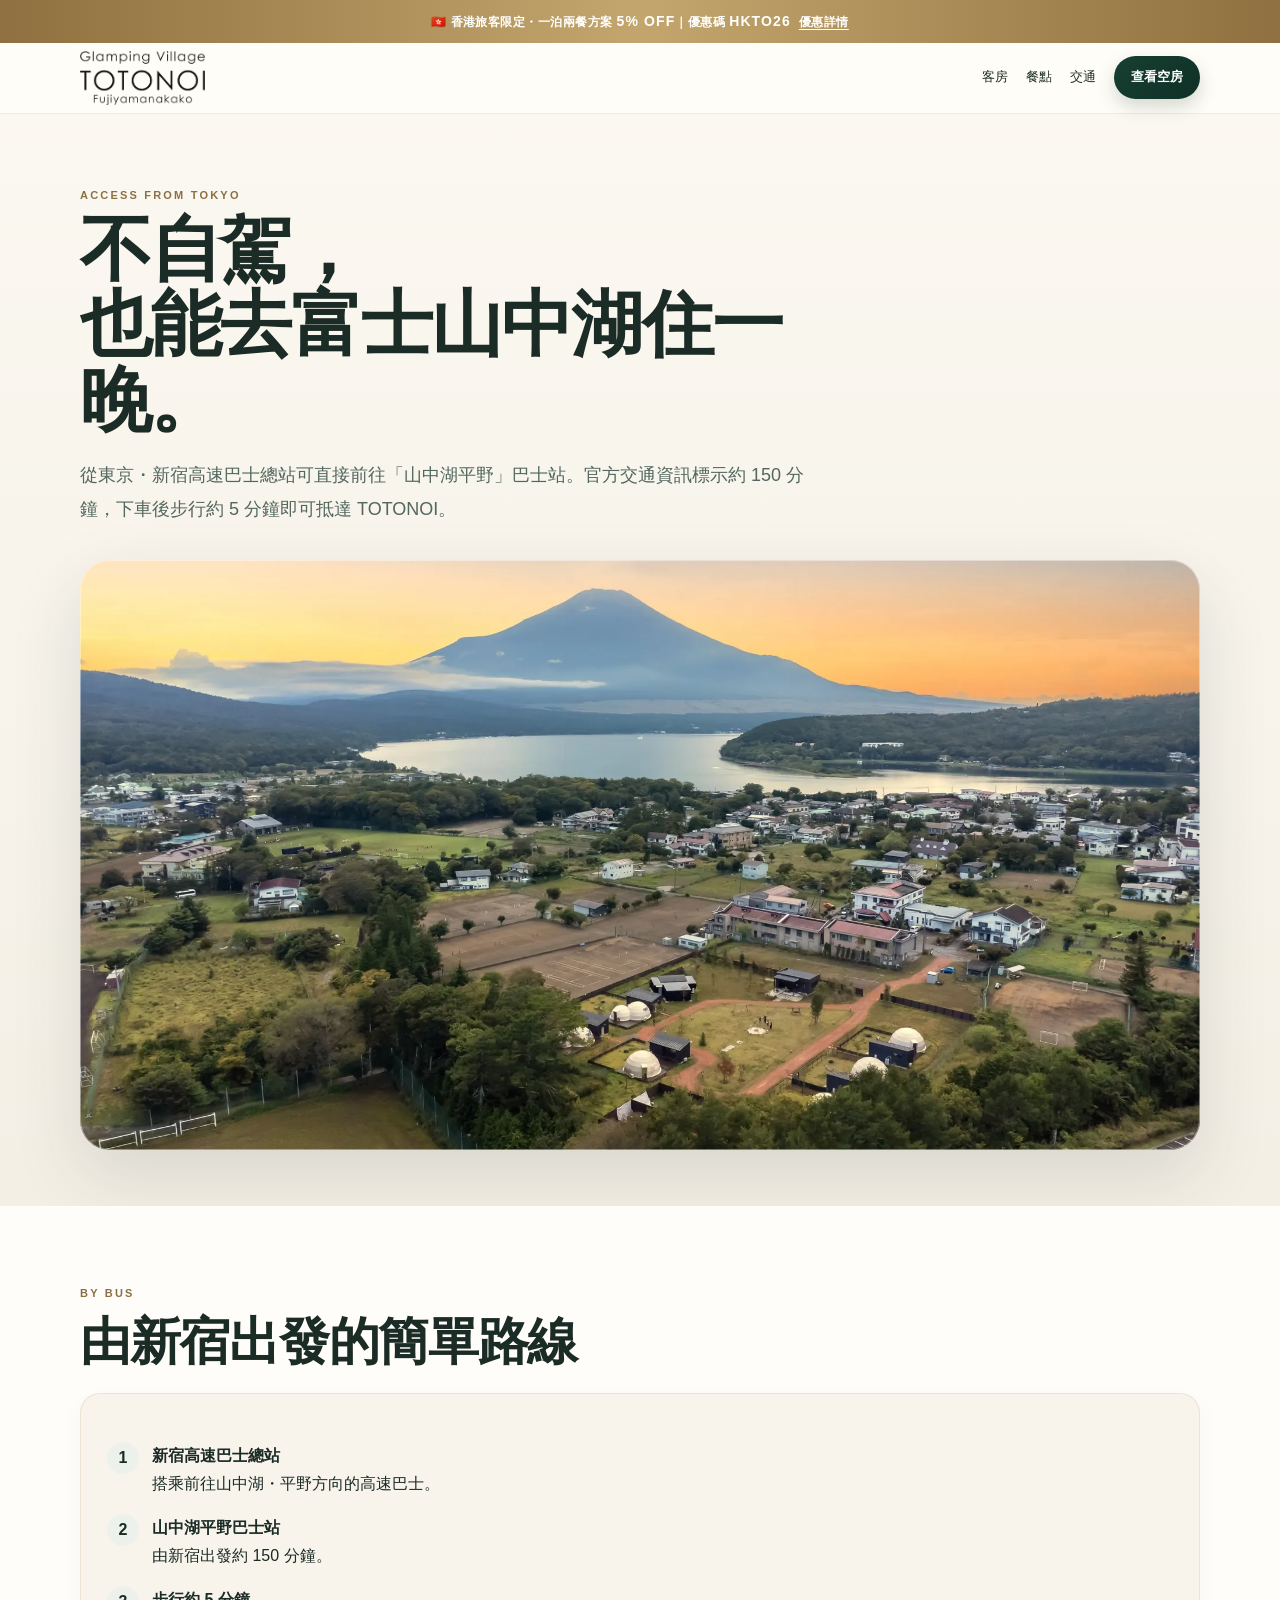
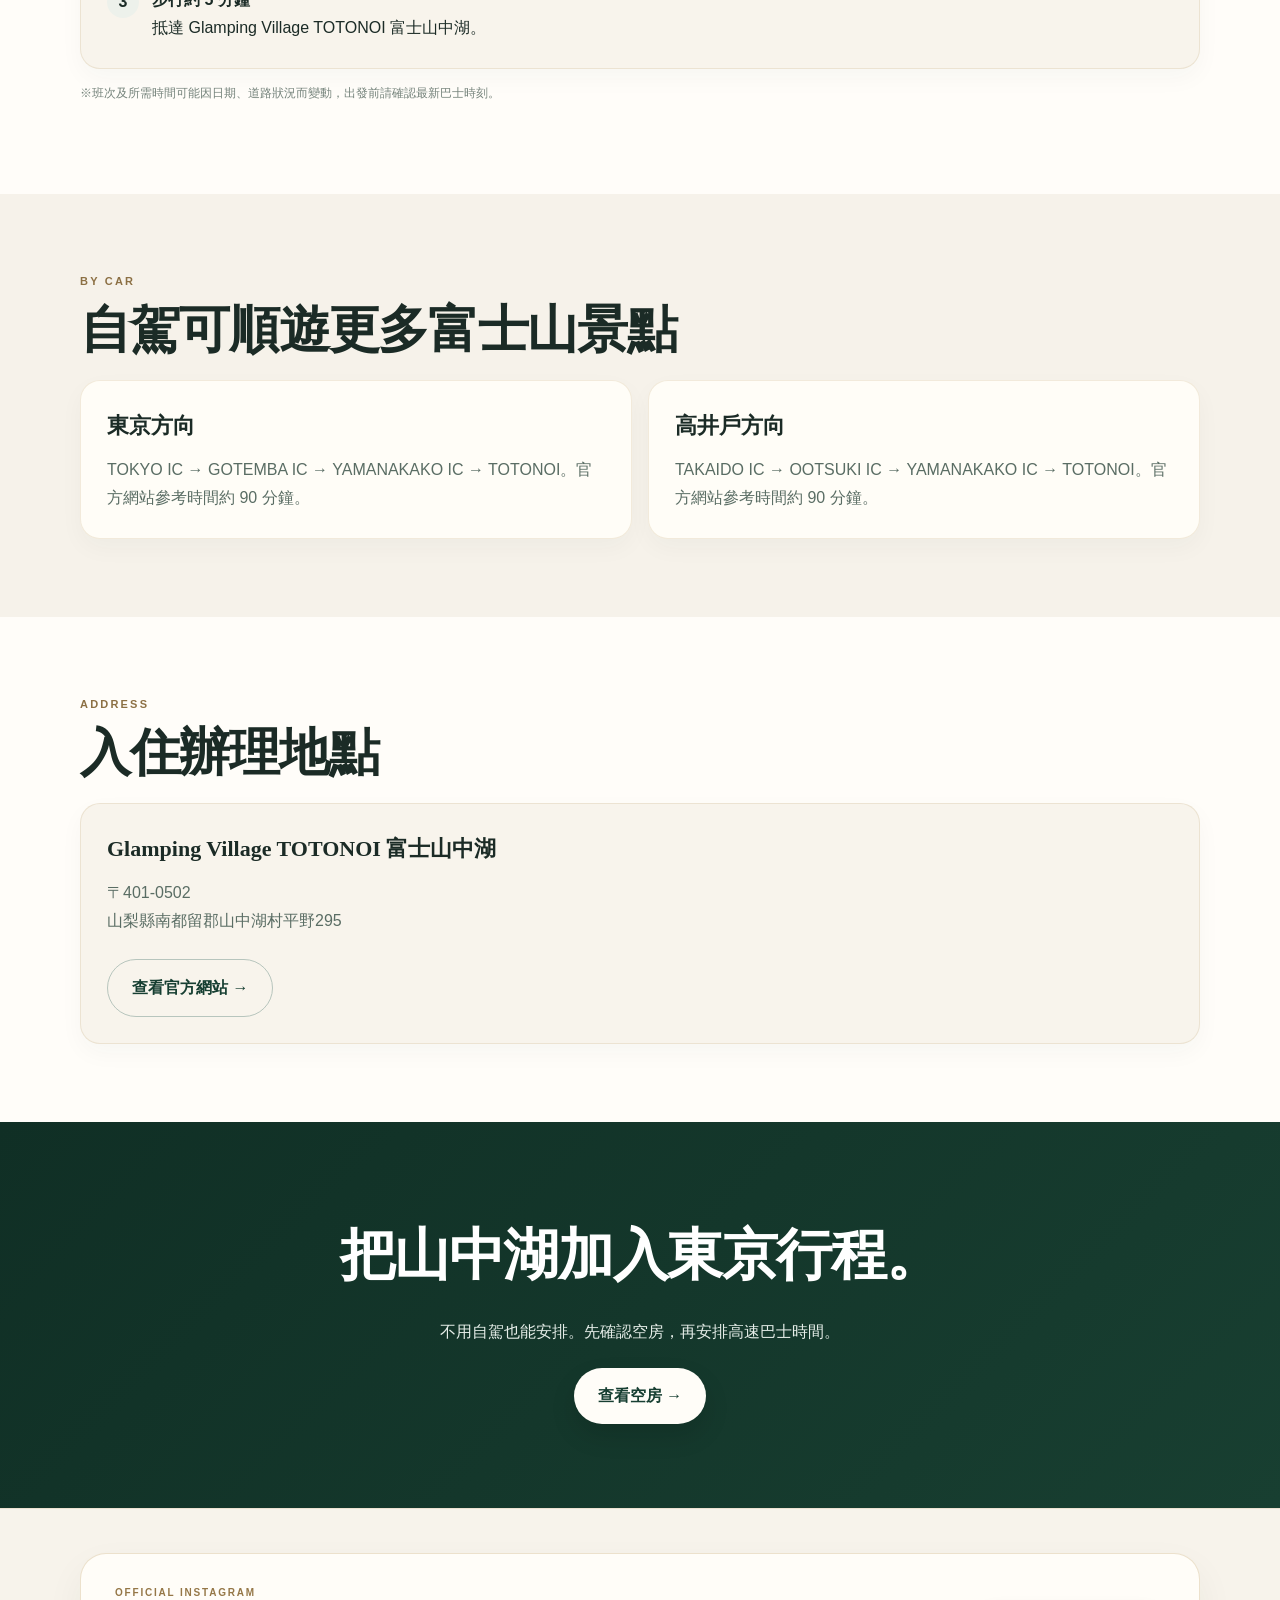
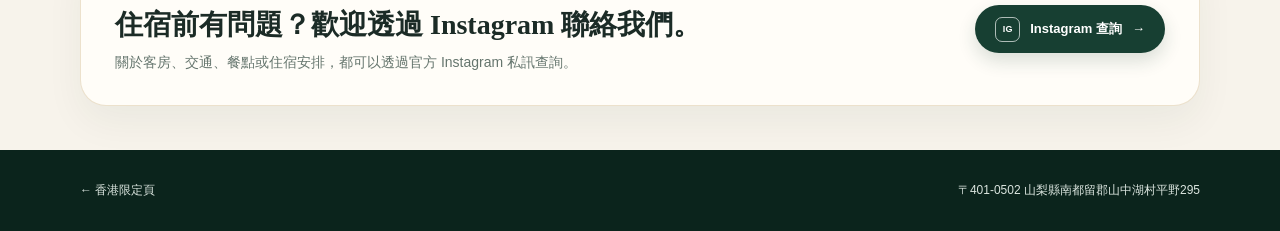
==== commit 2fc1fb3f: "10" ====
--- a/access.html
+++ b/access.html
@@ -5,4 +5,4 @@
 <section class="section"><div class="container"><div class="eyebrow">BY CAR</div><h2>自駕可順遊更多富士山景點</h2><div class="grid"><article class="card"><h3>東京方向</h3><p>TOKYO IC → GOTEMBA IC → YAMANAKAKO IC → TOTONOI。官方網站參考時間約 90 分鐘。</p></article><article class="card"><h3>高井戶方向</h3><p>TAKAIDO IC → OOTSUKI IC → YAMANAKAKO IC → TOTONOI。官方網站參考時間約 90 分鐘。</p></article></div></div></section>
 <section class="section white"><div class="container"><div class="eyebrow">ADDRESS</div><h2>入住辦理地點</h2><div class="card"><h3>Glamping Village TOTONOI 富士山中湖</h3><p>〒401-0502<br>山梨縣南都留郡山中湖村平野295</p><div class="actions"><a class="btn outline" href="https://zh-tw.yamanashi-sauna-glamping.com/" target="_blank" rel="noopener">查看官方網站 →</a></div></div></div></section>
 <section class="cta"><div class="container"><h2>把山中湖加入東京行程。</h2><p>不用自駕也能安排。先確認空房，再安排高速巴士時間。</p><a class="btn light" href="https://reserve.489ban.net/client/g-totonoi/2/plan">查看空房 →</a></div></section></main>
-<section class="instagram-contact"><div class="container"><div class="instagram-card"><div><div class="ig-kicker">OFFICIAL INSTAGRAM</div><h2>住宿前有問題？歡迎透過 Instagram 聯絡我們。</h2><p>關於客房、交通、餐點或住宿安排，都可以透過官方 Instagram 私訊查詢。</p></div><a class="instagram-btn" href="https://www.instagram.com/totonoi.fujiyamanakako/?hl=ja" target="_blank" rel="noopener noreferrer" aria-label="TOTONOI 官方 Instagram"><svg viewBox="0 0 24 24" aria-hidden="true"><rect x="3" y="3" width="18" height="18" rx="5"></rect><circle cx="12" cy="12" r="4"></circle><circle cx="17.4" cy="6.6" r="1"></circle></svg>Instagram 查詢 →</a></div></div></section><footer class="footer"><div class="container footerin"><div><a href="index.html">← 香港限定頁</a></div><div>〒401-0502 山梨縣南都留郡山中湖村平野295</div></div></footer><div class="mobile-offer"><div class="code"><span>香港限定 5% OFF</span><strong>HKTO26</strong></div><a class="reserve" href="https://reserve.489ban.net/client/g-totonoi/2/plan">查看空房・預訂</a></div></body></html>
+<section class="instagram-contact"><div class="container"><div class="instagram-card"><div><div class="ig-kicker">OFFICIAL INSTAGRAM</div><h2>住宿前有問題？歡迎透過 Instagram 聯絡我們。</h2><p>關於客房、交通、餐點或住宿安排，都可以透過官方 Instagram 私訊查詢。</p></div><a class="instagram-btn" href="https://www.instagram.com/totonoi.fujiyamanakako/?hl=ja" target="_blank" rel="noopener noreferrer" aria-label="TOTONOI 官方 Instagram"><span class="ig-mark">IG</span><span>Instagram 查詢</span><span aria-hidden="true">→</span></a></div></div></section><footer class="footer"><div class="container footerin"><div><a href="index.html">← 香港限定頁</a></div><div>〒401-0502 山梨縣南都留郡山中湖村平野295</div></div></footer><div class="mobile-offer"><div class="code"><span>香港限定 5% OFF</span><strong>HKTO26</strong></div><a class="reserve" href="https://reserve.489ban.net/client/g-totonoi/2/plan">查看空房・預訂</a></div></body></html>
--- a/assets/detail.css
+++ b/assets/detail.css
@@ -188,4 +188,39 @@
   .meal-photo-showcase img{height:auto;aspect-ratio:4/3}
   .meal-photo-showcase .meal-photo-main img{aspect-ratio:16/10}
 }
-\n\n/* ===== v9 logo + Instagram contact ===== */\n.brand-image{width:190px!important;max-width:34vw!important;height:54px!important;display:flex!important;align-items:center!important;background:transparent!important;padding:0!important;overflow:visible!important}\n.brand-image img{width:100%!important;height:100%!important;object-fit:contain!important;object-position:left center!important;display:block!important}\n.instagram-contact{background:#f4efe5;padding:54px 0;border-top:1px solid rgba(185,150,90,.18)}\n.instagram-card{display:grid;grid-template-columns:1fr auto;gap:28px;align-items:center;background:#fffdf8;border:1px solid rgba(185,150,90,.28);border-radius:26px;padding:30px 34px;box-shadow:0 16px 38px rgba(21,48,38,.055)}\n.instagram-card .ig-kicker{font-size:10px;letter-spacing:.18em;color:#957747;font-weight:900;margin-bottom:6px}\n.instagram-card h2{font-family:\"Noto Serif TC\",\"Songti TC\",serif;font-size:28px;line-height:1.25;margin:0 0 8px}\n.instagram-card p{margin:0;color:#65756d;font-size:14px}\n.instagram-btn{display:inline-flex;align-items:center;justify-content:center;gap:9px;min-height:48px;padding:0 20px;border-radius:999px;background:#173f32;color:#fff!important;font-weight:900;font-size:13px;white-space:nowrap;box-shadow:0 8px 18px rgba(23,63,50,.16)}\n.instagram-btn svg{width:18px;height:18px;fill:none;stroke:currentColor;stroke-width:1.8}\n@media(max-width:760px){.brand-image{width:132px!important;height:40px!important;max-width:42vw!important}.instagram-contact{padding:38px 0}.instagram-card{grid-template-columns:1fr;padding:22px 20px;border-radius:20px;gap:18px}.instagram-card h2{font-size:23px}.instagram-btn{width:100%}}\n+
+
+/* ===== v9 logo + Instagram contact ===== */
+.brand-image{width:190px!important;max-width:34vw!important;height:54px!important;display:flex!important;align-items:center!important;background:transparent!important;padding:0!important;overflow:visible!important}
+.brand-image img{width:100%!important;height:100%!important;object-fit:contain!important;object-position:left center!important;display:block!important}
+.instagram-contact{background:#f4efe5;padding:54px 0;border-top:1px solid rgba(185,150,90,.18)}
+.instagram-card{display:grid;grid-template-columns:1fr auto;gap:28px;align-items:center;background:#fffdf8;border:1px solid rgba(185,150,90,.28);border-radius:26px;padding:30px 34px;box-shadow:0 16px 38px rgba(21,48,38,.055)}
+.instagram-card .ig-kicker{font-size:10px;letter-spacing:.18em;color:#957747;font-weight:900;margin-bottom:6px}
+.instagram-card h2{font-family:\"Noto Serif TC\",\"Songti TC\",serif;font-size:28px;line-height:1.25;margin:0 0 8px}
+.instagram-card p{margin:0;color:#65756d;font-size:14px}
+.instagram-btn{display:inline-flex;align-items:center;justify-content:center;gap:9px;min-height:48px;padding:0 20px;border-radius:999px;background:#173f32;color:#fff!important;font-weight:900;font-size:13px;white-space:nowrap;box-shadow:0 8px 18px rgba(23,63,50,.16)}
+.instagram-btn svg{width:18px;height:18px;fill:none;stroke:currentColor;stroke-width:1.8}
+@media(max-width:760px){.brand-image{width:132px!important;height:40px!important;max-width:42vw!important}.instagram-contact{padding:38px 0}.instagram-card{grid-template-columns:1fr;padding:22px 20px;border-radius:20px;gap:18px}.instagram-card h2{font-size:23px}.instagram-btn{width:100%}}
+
+/* ===== v10 Instagram display repair ===== */
+.instagram-contact{padding:44px 0!important;background:#f7f3eb!important}
+.instagram-card{min-height:0!important;overflow:hidden!important}
+.instagram-btn{
+  width:auto!important;height:auto!important;min-width:188px!important;max-width:100%!important;
+  min-height:48px!important;padding:0 20px!important;
+  display:inline-flex!important;align-items:center!important;justify-content:center!important;
+  gap:10px!important;background:#173f32!important;color:#fff!important;
+  border-radius:999px!important;overflow:hidden!important;
+}
+.instagram-btn .ig-mark{
+  width:25px;height:25px;flex:0 0 25px;border:1px solid rgba(255,255,255,.65);
+  border-radius:7px;display:grid;place-items:center;font:700 9px/1 Arial,sans-serif;
+  letter-spacing:.04em;
+}
+@media(max-width:760px){
+  .instagram-contact{padding:32px 0!important}
+  .instagram-card{gap:15px!important;padding:20px 18px!important}
+  .instagram-card h2{font-size:21px!important}
+  .instagram-card p{font-size:12.5px!important;line-height:1.7!important}
+  .instagram-btn{width:100%!important;min-width:0!important;min-height:46px!important}
+}
